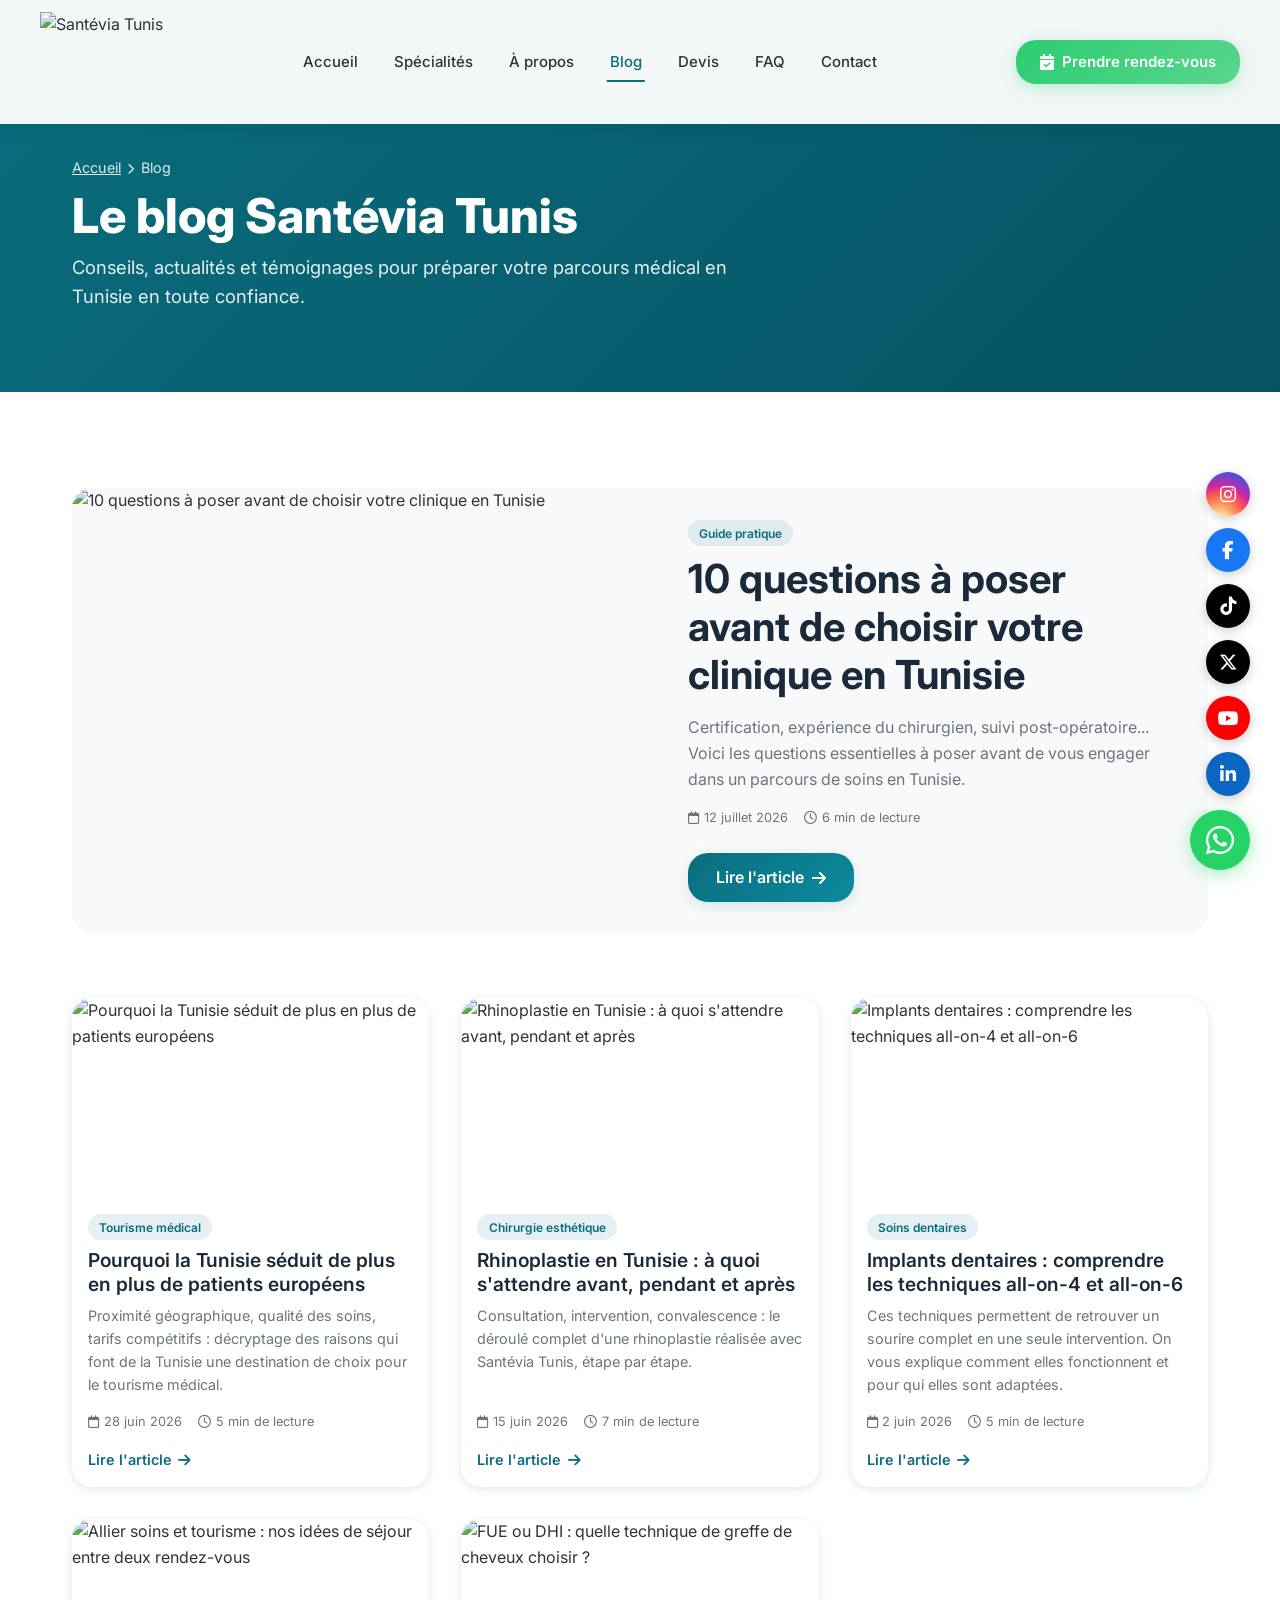
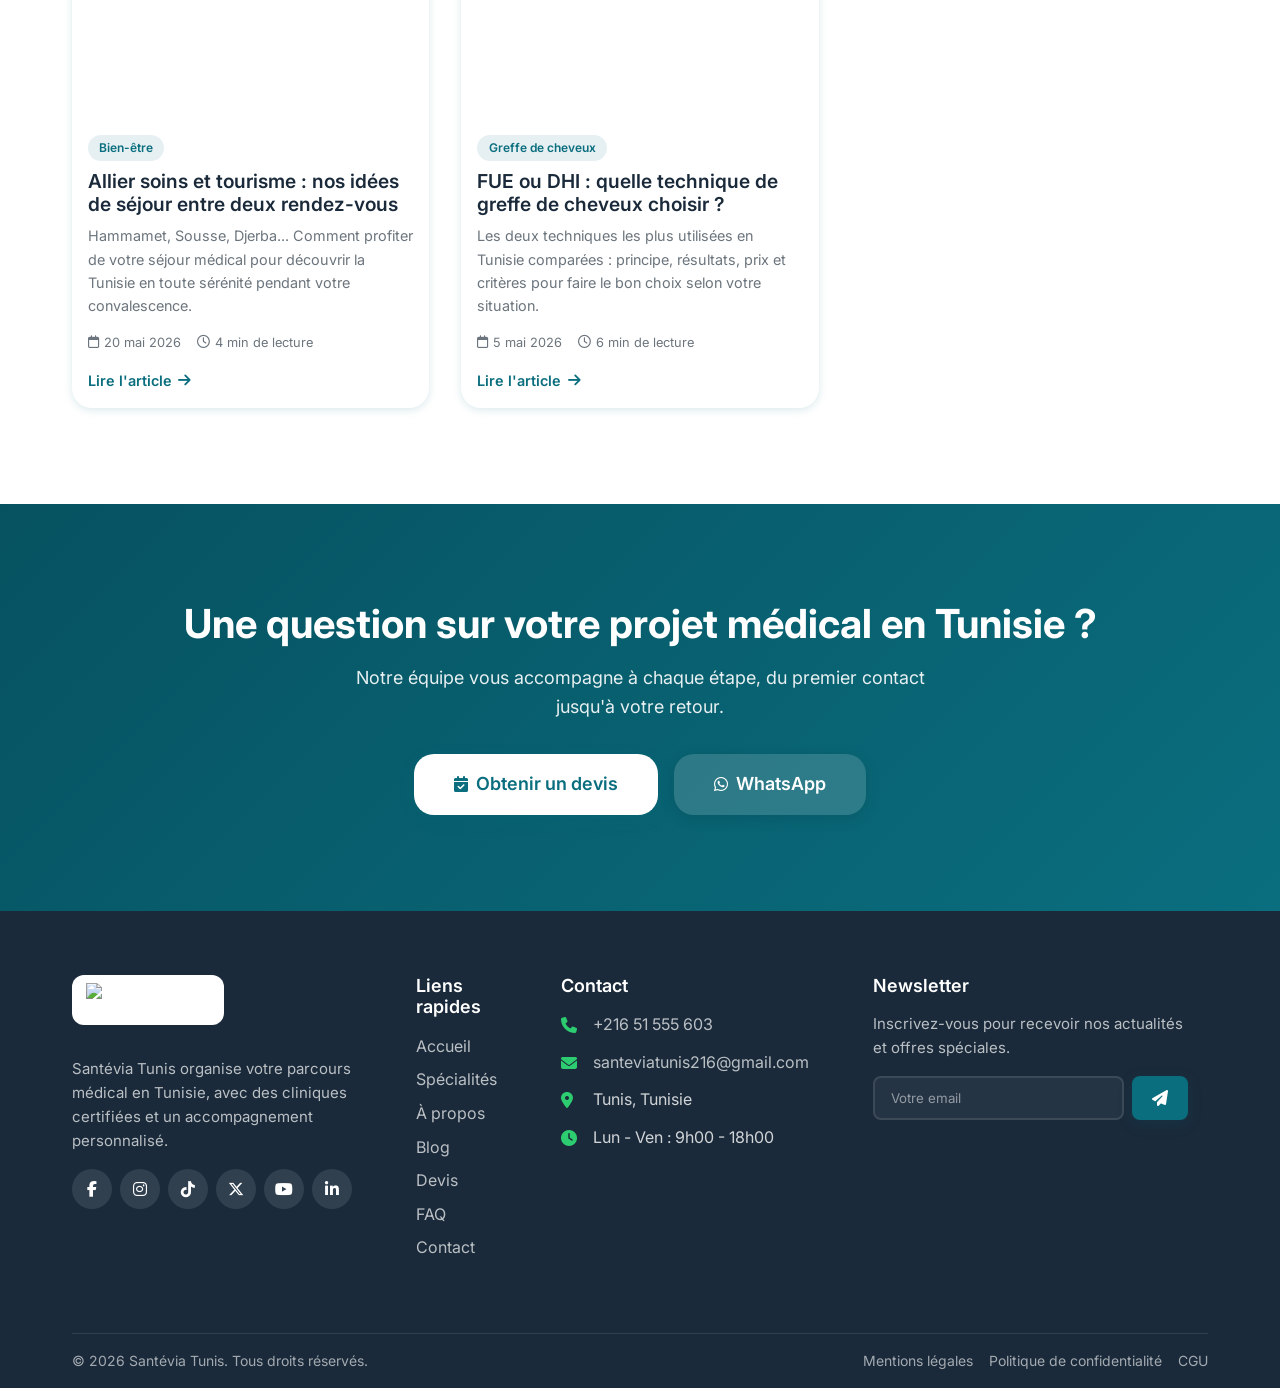
==== blog.html @ ba15391c "Add files via upload" ====
<!DOCTYPE html>
<html lang="fr">
<head>
    <meta charset="UTF-8" />
    <meta name="viewport" content="width=device-width, initial-scale=1.0" />
    <title>Blog | Santévia Tunis</title>
    <meta name="description" content="Le blog de Santévia Tunis : conseils, actualités et témoignages sur le tourisme médical en Tunisie (chirurgie esthétique, dentaire, greffe de cheveux et plus)." />
    <link rel="canonical" href="https://www.santeviatunis.com/blog.html" />
    <link rel="icon" type="image/jpeg" href="images/favicon.jpeg" />
    <link href="https://fonts.googleapis.com/css2?family=Inter:wght@300;400;500;600;700;800&display=swap" rel="stylesheet" />
    <link rel="stylesheet" href="https://cdnjs.cloudflare.com/ajax/libs/font-awesome/6.4.0/css/all.min.css" />
    <link rel="stylesheet" href="style.css" />
</head>
<body>
    <header class="header">
        <nav class="navbar container">
            <a href="index.html" class="logo-santevia">
                <img src="images/logo.jpeg" alt="Santévia Tunis" class="logo-img" />
            </a>
            <ul class="nav-menu">
                <li><a href="index.html#accueil">Accueil</a></li>
                <li><a href="index.html#services">Spécialités</a></li>
                <li><a href="index.html#about">À propos</a></li>
                <li><a href="blog.html" class="active">Blog</a></li>
                <li><a href="index.html#devis">Devis</a></li>
                <li><a href="index.html#faq">FAQ</a></li>
                <li><a href="index.html#contact">Contact</a></li>
            </ul>
            <a href="index.html#contact" class="btn btn-primary btn-appointment"><i class="fas fa-calendar-check"></i> Prendre rendez-vous</a>
            <button class="hamburger" aria-label="Menu"><span class="bar"></span><span class="bar"></span><span class="bar"></span></button>
        </nav>
    </header>

    <main>
        <section class="page-hero">
            <div class="container">
                <div class="breadcrumb"><a href="index.html">Accueil</a><i class="fas fa-chevron-right"></i>Blog</div>
                <h1>Le blog Santévia Tunis</h1>
                <p class="page-subtitle">Conseils, actualités et témoignages pour préparer votre parcours médical en Tunisie en toute confiance.</p>
            </div>
        </section>

        <section class="section-padding">
            <div class="container">
                <div class="blog-featured fade-in">
                    <img src="https://images.unsplash.com/photo-1519494026892-80bbd2d6fd0d?w=700&h=450&fit=crop&crop=center" alt="10 questions à poser avant de choisir votre clinique en Tunisie" />
                    <div class="blog-featured-content">
                        <span class="blog-category">Guide pratique</span>
                        <h2>10 questions à poser avant de choisir votre clinique en Tunisie</h2>
                        <p>Certification, expérience du chirurgien, suivi post-opératoire... Voici les questions essentielles à poser avant de vous engager dans un parcours de soins en Tunisie.</p>
                        <div class="blog-meta"><span><i class="far fa-calendar"></i> 12 juillet 2026</span><span><i class="far fa-clock"></i> 6 min de lecture</span></div>
                        <a href="index.html#contact" class="btn btn-primary" style="margin-top:1rem;">Lire l'article <i class="fas fa-arrow-right"></i></a>
                    </div>
                </div>

                <div class="blog-grid">
                    <article class="blog-card fade-in">
                        <div class="blog-card-image"><img src="https://images.unsplash.com/photo-1540479859555-17af45c78602?w=700&h=450&fit=crop&crop=center" alt="Pourquoi la Tunisie séduit de plus en plus de patients européens" /></div>
                        <div class="blog-card-content">
                            <span class="blog-category">Tourisme médical</span>
                            <h3>Pourquoi la Tunisie séduit de plus en plus de patients européens</h3>
                            <p>Proximité géographique, qualité des soins, tarifs compétitifs : décryptage des raisons qui font de la Tunisie une destination de choix pour le tourisme médical.</p>
                            <div class="blog-meta"><span><i class="far fa-calendar"></i> 28 juin 2026</span><span><i class="far fa-clock"></i> 5 min de lecture</span></div>
                            <span class="blog-read-more">Lire l'article <i class="fas fa-arrow-right"></i></span>
                        </div>
                    </article>
                    <article class="blog-card fade-in">
                        <div class="blog-card-image"><img src="https://images.unsplash.com/photo-1551076805-e1869033b207?w=700&h=450&fit=crop&crop=center" alt="Rhinoplastie en Tunisie : à quoi s'attendre avant, pendant et après" /></div>
                        <div class="blog-card-content">
                            <span class="blog-category">Chirurgie esthétique</span>
                            <h3>Rhinoplastie en Tunisie : à quoi s'attendre avant, pendant et après</h3>
                            <p>Consultation, intervention, convalescence : le déroulé complet d'une rhinoplastie réalisée avec Santévia Tunis, étape par étape.</p>
                            <div class="blog-meta"><span><i class="far fa-calendar"></i> 15 juin 2026</span><span><i class="far fa-clock"></i> 7 min de lecture</span></div>
                            <span class="blog-read-more">Lire l'article <i class="fas fa-arrow-right"></i></span>
                        </div>
                    </article>
                    <article class="blog-card fade-in">
                        <div class="blog-card-image"><img src="https://images.unsplash.com/photo-1606811841689-23dfddce3e95?w=700&h=450&fit=crop&crop=center" alt="Implants dentaires : comprendre les techniques all-on-4 et all-on-6" /></div>
                        <div class="blog-card-content">
                            <span class="blog-category">Soins dentaires</span>
                            <h3>Implants dentaires : comprendre les techniques all-on-4 et all-on-6</h3>
                            <p>Ces techniques permettent de retrouver un sourire complet en une seule intervention. On vous explique comment elles fonctionnent et pour qui elles sont adaptées.</p>
                            <div class="blog-meta"><span><i class="far fa-calendar"></i> 2 juin 2026</span><span><i class="far fa-clock"></i> 5 min de lecture</span></div>
                            <span class="blog-read-more">Lire l'article <i class="fas fa-arrow-right"></i></span>
                        </div>
                    </article>
                    <article class="blog-card fade-in">
                        <div class="blog-card-image"><img src="https://images.unsplash.com/photo-1540479859555-17af45c78602?w=700&h=450&fit=crop&crop=center" alt="Allier soins et tourisme : nos idées de séjour entre deux rendez-vous" /></div>
                        <div class="blog-card-content">
                            <span class="blog-category">Bien-être</span>
                            <h3>Allier soins et tourisme : nos idées de séjour entre deux rendez-vous</h3>
                            <p>Hammamet, Sousse, Djerba... Comment profiter de votre séjour médical pour découvrir la Tunisie en toute sérénité pendant votre convalescence.</p>
                            <div class="blog-meta"><span><i class="far fa-calendar"></i> 20 mai 2026</span><span><i class="far fa-clock"></i> 4 min de lecture</span></div>
                            <span class="blog-read-more">Lire l'article <i class="fas fa-arrow-right"></i></span>
                        </div>
                    </article>
                    <article class="blog-card fade-in">
                        <div class="blog-card-image"><img src="https://images.unsplash.com/photo-1582750433449-648ed127bb54?w=700&h=450&fit=crop&crop=center" alt="FUE ou DHI : quelle technique de greffe de cheveux choisir ?" /></div>
                        <div class="blog-card-content">
                            <span class="blog-category">Greffe de cheveux</span>
                            <h3>FUE ou DHI : quelle technique de greffe de cheveux choisir ?</h3>
                            <p>Les deux techniques les plus utilisées en Tunisie comparées : principe, résultats, prix et critères pour faire le bon choix selon votre situation.</p>
                            <div class="blog-meta"><span><i class="far fa-calendar"></i> 5 mai 2026</span><span><i class="far fa-clock"></i> 6 min de lecture</span></div>
                            <span class="blog-read-more">Lire l'article <i class="fas fa-arrow-right"></i></span>
                        </div>
                    </article>
                </div>
            </div>
        </section>

        <section class="cta-section section-padding">
            <div class="container">
                <div class="cta-content">
                    <h2>Une question sur votre projet médical en Tunisie ?</h2>
                    <p>Notre équipe vous accompagne à chaque étape, du premier contact jusqu'à votre retour.</p>
                    <div class="cta-buttons">
                        <a href="index.html#devis" class="btn btn-primary btn-large" style="background:var(--color-white); color:var(--color-primary);"><i class="fas fa-calendar-check"></i> Obtenir un devis</a>
                        <a href="https://wa.me/21651555603?text=Bonjour%2C%20je%20souhaite%20obtenir%20des%20informations%20concernant%20Sant%C3%A9via%20Tunis." target="_blank" class="btn btn-light btn-large" style="background:rgba(255,255,255,0.15); color:white;"><i class="fab fa-whatsapp"></i> WhatsApp</a>
                    </div>
                </div>
            </div>
        </section>
    </main>

    <footer class="footer">
        <div class="container">
            <div class="footer-grid">
                <div class="footer-about">
                    <a href="#" class="logo-santevia"><img src="images/logo.jpeg" alt="Santévia Tunis" class="logo-img" /></a>
                    <p>Santévia Tunis organise votre parcours médical en Tunisie, avec des cliniques certifiées et un accompagnement personnalisé.</p>
                    <div class="social-links"><a href="https://www.facebook.com/share/17NzdnbU2V/" target="_blank" rel="noopener" aria-label="Facebook"><i class="fab fa-facebook-f"></i></a><a href="https://www.instagram.com/santeviamedical_tunis" target="_blank" rel="noopener" aria-label="Instagram"><i class="fab fa-instagram"></i></a><a href="https://www.tiktok.com/@santevia.tunis?_r=1&_t=ZN-98n8kebBJ1K" target="_blank" rel="noopener" aria-label="TikTok"><i class="fab fa-tiktok"></i></a><a href="https://x.com/Santeviamedical" target="_blank" rel="noopener" aria-label="X (Twitter)"><i class="fab fa-x-twitter"></i></a><a href="https://youtube.com/@santeviamedicaltunis?si=ebZFxo_RlJiCbR4F" target="_blank" rel="noopener" aria-label="YouTube"><i class="fab fa-youtube"></i></a><a href="https://www.linkedin.com/in/sant%C3%A9via-tunis-4489a6427" target="_blank" rel="noopener" aria-label="LinkedIn"><i class="fab fa-linkedin-in"></i></a></div>
                </div>
                <div class="footer-links">
                    <h3>Liens rapides</h3>
                    <ul><li><a href="#accueil">Accueil</a></li><li><a href="#spécialités">Spécialités</a></li><li><a href="#tunisie"></a></li><li><a href="#about">À propos</a></li><li><a href="blog.html">Blog</a></li><li><a href="#guide"></a></li><li><a href="#devis">Devis</a></li><li><a href="#faq">FAQ</a></li><li><a href="#contact">Contact</a></li></ul>
                </div>
                <div class="footer-contact">
                    <h3>Contact</h3>
                    <ul><li><i class="fas fa-phone"></i><a href="tel:+21651555603">+216 51 555 603</a></li><li><i class="fas fa-envelope"></i><a href="mailto:santeviatunis216@gmail.com">santeviatunis216@gmail.com</a></li><li><i class="fas fa-map-marker-alt"></i><span>Tunis, Tunisie</span></li><li><i class="fas fa-clock"></i><span>Lun - Ven : 9h00 - 18h00</span></li></ul>
                </div>
                <div class="footer-newsletter">
                    <h3>Newsletter</h3>
                    <p>Inscrivez-vous pour recevoir nos actualités et offres spéciales.</p>
                    <form class="newsletter-form" id="newsletterForm"><input type="email" placeholder="Votre email" required /><button type="submit" class="btn btn-primary"><i class="fas fa-paper-plane"></i></button></form>
                </div>
            </div>
            <div class="footer-bottom"><p>&copy; 2026 Santévia Tunis. Tous droits réservés.</p><div class="footer-legal"><a href="#">Mentions légales</a><a href="#">Politique de confidentialité</a><a href="#">CGU</a></div></div>
        </div>
    </footer>
    <div class="social-float-stack">
        <a href="https://www.instagram.com/santeviamedical_tunis" class="social-float-btn instagram" target="_blank" rel="noopener" aria-label="Instagram"><i class="fab fa-instagram"></i></a>
        <a href="https://www.facebook.com/share/17NzdnbU2V/" class="social-float-btn facebook" target="_blank" rel="noopener" aria-label="Facebook"><i class="fab fa-facebook-f"></i></a>
        <a href="https://www.tiktok.com/@santevia.tunis?_r=1&_t=ZN-98n8kebBJ1K" class="social-float-btn tiktok" target="_blank" rel="noopener" aria-label="TikTok"><i class="fab fa-tiktok"></i></a>
        <a href="https://x.com/Santeviamedical" class="social-float-btn x-twitter" target="_blank" rel="noopener" aria-label="X (Twitter)"><i class="fab fa-x-twitter"></i></a>
        <a href="https://youtube.com/@santeviamedicaltunis?si=ebZFxo_RlJiCbR4F" class="social-float-btn youtube" target="_blank" rel="noopener" aria-label="YouTube"><i class="fab fa-youtube"></i></a>
        <a href="https://www.linkedin.com/in/sant%C3%A9via-tunis-4489a6427" class="social-float-btn linkedin" target="_blank" rel="noopener" aria-label="LinkedIn"><i class="fab fa-linkedin-in"></i></a>
    </div>



    <a href="https://wa.me/21651555603?text=Bonjour%2C%20je%20souhaite%20obtenir%20des%20informations%20concernant%20Sant%C3%A9via%20Tunis." class="whatsapp-float" target="_blank" rel="noopener"><i class="fab fa-whatsapp"></i></a>
    <button class="back-to-top" id="backToTop"><i class="fas fa-chevron-up"></i></button>

    <script src="script.js"></script>
</body>
</html>
---- style.css ----
/* ============================================================
   SANTÉVIA TUNIS - STYLES COMPLETS
   ============================================================ */

:root {
    --color-primary: #0A6E7E;
    --color-primary-light: #0D8A9E;
    --color-primary-dark: #065261;
    --color-secondary: #2ECC71;
    --color-secondary-light: #58D68D;
    --color-white: #FFFFFF;
    --color-light: #F8F9FA;
    --color-gray: #E9ECEF;
    --color-gray-dark: #6C757D;
    --color-dark: #1A2A3A;
    --color-text: #2D3436;
    --color-shadow: rgba(10,110,126,0.15);
    --color-gold: #F1C40F;
    --font-primary: 'Inter', sans-serif;
    --font-size-base: 16px;
    --line-height-base: 1.6;
    --spacing-xs: 0.5rem;
    --spacing-sm: 1rem;
    --spacing-md: 2rem;
    --spacing-lg: 4rem;
    --spacing-xl: 6rem;
    --border-radius-sm: 8px;
    --border-radius-md: 12px;
    --border-radius-lg: 20px;
    --border-radius-xl: 30px;
    --transition-fast: 0.3s ease;
    --transition-medium: 0.5s ease;
    --shadow-sm: 0 2px 8px var(--color-shadow);
    --shadow-md: 0 4px 20px var(--color-shadow);
    --shadow-lg: 0 10px 40px var(--color-shadow);
}

*, *::before, *::after { margin: 0; padding: 0; box-sizing: border-box; }
html { scroll-behavior: smooth; font-size: var(--font-size-base); }
body { font-family: var(--font-primary); color: var(--color-text); line-height: var(--line-height-base); background: var(--color-white); overflow-x: hidden; }
img { max-width: 100%; height: auto; display: block; }
a { text-decoration: none; color: inherit; transition: var(--transition-fast); }
ul { list-style: none; }

h1, h2, h3, h4, h5, h6 { font-weight: 700; line-height: 1.2; color: var(--color-dark); }
h1 { font-size: 3.5rem; font-weight: 800; }
h2 { font-size: 2.5rem; font-weight: 700; margin-bottom: var(--spacing-sm); }
h3 { font-size: 1.5rem; font-weight: 600; }
h4 { font-size: 1.125rem; font-weight: 600; }
p { margin-bottom: var(--spacing-sm); color: var(--color-gray-dark); }

.section-tag { display: inline-block; font-size: 0.875rem; font-weight: 600; text-transform: uppercase; letter-spacing: 2px; color: var(--color-primary); background: rgba(10,110,126,0.1); padding: 0.25rem 1rem; border-radius: 50px; margin-bottom: var(--spacing-xs); }
.section-header { text-align: center; max-width: 800px; margin: 0 auto var(--spacing-lg); }
.section-header h2 { font-size: 2.75rem; margin-bottom: var(--spacing-xs); }
.section-subtitle { font-size: 1.125rem; color: var(--color-gray-dark); max-width: 600px; margin: 0 auto; }

.container { max-width: 1200px; margin: 0 auto; padding: 0 var(--spacing-md); }
.section-padding { padding: var(--spacing-xl) 0; }
.bg-light { background-color: var(--color-light); }
.text-center { text-align: center; }
.mt-5 { margin-top: var(--spacing-md); }

.btn { display: inline-flex; align-items: center; gap: 0.5rem; padding: 0.75rem 1.75rem; border: none; border-radius: var(--border-radius-lg); font-family: var(--font-primary); font-size: 1rem; font-weight: 600; cursor: pointer; transition: var(--transition-fast); text-align: center; }
.btn i { font-size: 1rem; }
.btn-primary { background: linear-gradient(135deg, var(--color-primary), var(--color-primary-light)); color: var(--color-white); box-shadow: 0 4px 15px var(--color-shadow); }
.btn-primary:hover { transform: translateY(-2px); box-shadow: 0 8px 30px var(--color-shadow); }
.btn-secondary { background: var(--color-white); color: var(--color-primary); border: 2px solid var(--color-primary); }
.btn-secondary:hover { background: var(--color-primary); color: var(--color-white); transform: translateY(-2px); }
.btn-light { background: var(--color-white); color: var(--color-primary); box-shadow: 0 4px 15px rgba(0,0,0,0.1); }
.btn-light:hover { transform: translateY(-2px); box-shadow: 0 8px 30px rgba(0,0,0,0.15); }
.btn-outline { background: transparent; color: var(--color-primary); border: 2px solid var(--color-primary); padding: 0.5rem 1.5rem; }
.btn-outline:hover { background: var(--color-primary); color: var(--color-white); transform: translateY(-2px); }
.btn-large { padding: 1rem 2.5rem; font-size: 1.125rem; }
.btn-appointment { padding: 0.625rem 1.5rem; font-size: 0.9375rem; background: linear-gradient(135deg, var(--color-secondary), var(--color-secondary-light)); box-shadow: 0 4px 15px rgba(46,204,113,0.3); }
.btn-appointment:hover { transform: translateY(-2px); box-shadow: 0 8px 30px rgba(46,204,113,0.4); }

.tunisia-badge { display: inline-flex; align-items: center; gap: 0.5rem; background: linear-gradient(135deg, #E70013, #C40010); color: white; padding: 0.25rem 1rem; border-radius: 50px; font-size: 0.8rem; font-weight: 600; }
.tunisia-badge i { font-size: 1rem; }

.logo-santevia { display: flex; align-items: center; gap: 0.5rem; }
.logo-santevia .logo-img { height: 100px; width: auto; display: block; object-fit: contain; }
.footer-about .logo-santevia { background: var(--color-white); padding: 0.5rem 0.9rem; border-radius: var(--border-radius-md); display: inline-flex; margin-bottom: var(--spacing-sm); }
.footer-about .logo-santevia .logo-img { height: 34px; }
.logo-santevia .logo-icon { position: relative; width: 42px; height: 42px; background: linear-gradient(135deg, var(--color-primary), var(--color-secondary)); border-radius: 50%; display: flex; align-items: center; justify-content: center; flex-shrink: 0; }
.logo-santevia .logo-icon i { font-size: 1.2rem; color: white; }
.logo-santevia .logo-icon::after { content: ''; position: absolute; top: -2px; right: -2px; width: 16px; height: 16px; background: var(--color-secondary); border: 2px solid white; border-radius: 50%; }
.logo-santevia .logo-text { font-size: 1.4rem; font-weight: 800; letter-spacing: -0.5px; }
.logo-santevia .logo-text .santevia { color: var(--color-primary); }
.logo-santevia .logo-text .tunis { color: var(--color-secondary); }
.logo-santevia .logo-text .flag { font-size: 1rem; margin-left: 0.1rem; }

.header { position: fixed; top: 0; left: 0; right: 0; z-index: 1000; background: rgba(255,255,255,0.95); backdrop-filter: blur(10px); box-shadow: 0 2px 20px rgba(0,0,0,0.08); transition: var(--transition-medium); }
.header.scrolled { background: rgba(255,255,255,0.98); box-shadow: 0 4px 30px rgba(0,0,0,0.12); }
.navbar { display: flex; justify-content: space-between; align-items: center; padding: 0.75rem 0; min-height: 70px; }
.nav-menu { display: flex; align-items: center; gap: 0.25rem; }
.nav-menu li a { display: block; padding: 0.5rem 1rem; font-size: 0.9375rem; font-weight: 500; color: var(--color-text); border-radius: var(--border-radius-sm); transition: var(--transition-fast); position: relative; }
.nav-menu li a::after { content: ''; position: absolute; bottom: 0; left: 50%; transform: translateX(-50%); width: 0; height: 2px; background: var(--color-primary); transition: var(--transition-fast); }
.nav-menu li a:hover::after, .nav-menu li a.active::after { width: 60%; }
.nav-menu li a:hover, .nav-menu li a.active { color: var(--color-primary); }
.hamburger { display: none; flex-direction: column; gap: 5px; background: none; border: none; cursor: pointer; padding: 0.5rem; z-index: 1001; }
.hamburger .bar { display: block; width: 25px; height: 3px; background: var(--color-primary); border-radius: 3px; transition: var(--transition-fast); }
.hamburger.active .bar:nth-child(1) { transform: rotate(45deg) translate(5px, 5px); }
.hamburger.active .bar:nth-child(2) { opacity: 0; }
.hamburger.active .bar:nth-child(3) { transform: rotate(-45deg) translate(5px, -5px); }

.hero { position: relative; min-height: 100vh; display: flex; align-items: center; padding-top: 70px; background: linear-gradient(135deg, rgba(6,82,97,0.85), rgba(10,110,126,0.7)); overflow: hidden; }
.hero-content { position: relative; z-index: 2; color: var(--color-white); padding: var(--spacing-xl) 0; width: 100%; }
.hero-layout { display: grid; grid-template-columns: 1fr 1fr; gap: var(--spacing-lg); align-items: center; }
.hero-text { max-width: 100%; }
.hero-text .tunisia-badge { margin-bottom: var(--spacing-sm); font-size: 0.9rem; }
.hero-text h1 { font-size: 4rem; font-weight: 800; line-height: 1.1; margin-bottom: var(--spacing-sm); color: var(--color-white); }
.hero-text h1 span { color: var(--color-secondary); }
.hero-subtitle { font-size: 1.25rem; color: rgba(255,255,255,0.9); margin-bottom: var(--spacing-md); line-height: 1.7; }
.hero-buttons { display: flex; gap: var(--spacing-sm); flex-wrap: wrap; margin-bottom: var(--spacing-lg); }
.hero-stats { display: grid; grid-template-columns: repeat(4, 1fr); gap: var(--spacing-md); margin-top: var(--spacing-md); }
.hero-stats .stat-item { text-align: center; padding: var(--spacing-sm); background: rgba(255,255,255,0.1); backdrop-filter: blur(10px); border-radius: var(--border-radius-md); border: 1px solid rgba(255,255,255,0.15); }
.hero-stats .stat-number { display: block; font-size: 2.5rem; font-weight: 800; color: var(--color-white); }
.hero-stats .stat-label { font-size: 0.875rem; color: rgba(255,255,255,0.8); }
.hero-video { border-radius: var(--border-radius-lg); overflow: hidden; box-shadow: var(--shadow-lg); aspect-ratio: 16/9; background: #000; }
.hero-video iframe { width: 100%; height: 100%; border: 0; display: block; }

.advantages-grid { display: grid; grid-template-columns: repeat(3, 1fr); gap: var(--spacing-md); }
.advantage-card { background: var(--color-white); padding: var(--spacing-md); border-radius: var(--border-radius-lg); box-shadow: var(--shadow-sm); transition: var(--transition-medium); text-align: center; border: 1px solid var(--color-gray); }
.advantage-card:hover { transform: translateY(-8px); box-shadow: var(--shadow-lg); border-color: var(--color-primary); }
.advantage-icon { width: 70px; height: 70px; margin: 0 auto var(--spacing-sm); display: flex; align-items: center; justify-content: center; background: linear-gradient(135deg, rgba(10,110,126,0.1), rgba(46,204,113,0.1)); border-radius: 50%; font-size: 1.75rem; color: var(--color-primary); transition: var(--transition-fast); }
.advantage-card:hover .advantage-icon { background: linear-gradient(135deg, var(--color-primary), var(--color-secondary)); color: var(--color-white); transform: scale(1.05); }
.advantage-card h3 { margin-bottom: var(--spacing-xs); font-size: 1.25rem; }
.advantage-card p { font-size: 0.9375rem; margin-bottom: 0; }

.services-grid { display: grid; grid-template-columns: repeat(4, 1fr); gap: var(--spacing-md); }
.service-card { background: var(--color-white); border-radius: var(--border-radius-lg); overflow: hidden; box-shadow: var(--shadow-sm); transition: var(--transition-medium); }
.service-card:hover { transform: translateY(-8px); box-shadow: var(--shadow-lg); }
.service-image { height: 200px; background-color: var(--color-gray); overflow: hidden; position: relative; }
.service-image img { width: 100%; height: 100%; object-fit: cover; display: block; transition: transform 0.4s ease; }
.service-card:hover .service-image img { transform: scale(1.05); }
.service-overlay { position: absolute; top: 0; left: 0; right: 0; bottom: 0; background: linear-gradient(to bottom, transparent 60%, rgba(0,0,0,0.3)); pointer-events: none; }
.service-content { padding: var(--spacing-sm); }
.service-content h3 { font-size: 1.125rem; margin-bottom: var(--spacing-xs); }
.service-content p { font-size: 0.875rem; margin-bottom: var(--spacing-sm); color: var(--color-gray-dark); }

.tunisia-destination { background: linear-gradient(135deg, var(--color-light), #E8F0FE); border-radius: var(--border-radius-lg); overflow: hidden; box-shadow: var(--shadow-lg); }
.tunisia-destination-content { display: grid; grid-template-columns: 1fr 1fr; gap: 0; }
.tunisia-destination-image { min-height: 500px; position: relative; background-color: var(--color-gray); }
.tunisia-destination-image img { width: 100%; height: 100%; object-fit: cover; display: block; }
.tunisia-destination-image .flag-overlay { position: absolute; bottom: 20px; right: 20px; font-size: 4rem; opacity: 0.8; text-shadow: 0 2px 10px rgba(0,0,0,0.3); z-index: 2; pointer-events: none; }
.tunisia-destination-info { padding: var(--spacing-lg); display: flex; flex-direction: column; justify-content: center; }
.tunisia-destination-info h2 { font-size: 2.5rem; margin-bottom: var(--spacing-xs); }
.tunisia-destination-info .subtitle { color: var(--color-primary); font-weight: 600; margin-bottom: var(--spacing-sm); }
.tunisia-features { display: grid; grid-template-columns: 1fr 1fr; gap: var(--spacing-sm); margin: var(--spacing-md) 0; }
.tunisia-feature { display: flex; align-items: center; gap: 0.5rem; padding: 0.5rem; background: rgba(255,255,255,0.5); border-radius: var(--border-radius-sm); }
.tunisia-feature i { color: var(--color-secondary); font-size: 1.1rem; }
.tunisia-partners { display: grid; grid-template-columns: repeat(3, 1fr); gap: var(--spacing-sm); margin-top: var(--spacing-sm); }
.tunisia-partner { text-align: center; padding: var(--spacing-sm); background: var(--color-white); border-radius: var(--border-radius-md); box-shadow: var(--shadow-sm); transition: var(--transition-fast); }
.tunisia-partner:hover { transform: translateY(-4px); box-shadow: var(--shadow-md); }
.tunisia-partner i { font-size: 2rem; color: var(--color-primary); margin-bottom: 0.25rem; }
.tunisia-partner h4 { font-size: 0.875rem; margin-bottom: 0.125rem; }
.tunisia-partner p { font-size: 0.75rem; margin-bottom: 0; }

.testimonials-slider { position: relative; overflow: hidden; padding: var(--spacing-md) 0; }
.testimonials-track { display: flex; transition: transform 0.5s ease; gap: var(--spacing-md); }
.testimonial-card { flex: 0 0 calc(33.333% - var(--spacing-md)); background: var(--color-white); padding: var(--spacing-md); border-radius: var(--border-radius-lg); box-shadow: var(--shadow-sm); transition: var(--transition-medium); }
.testimonial-card:hover { transform: translateY(-4px); box-shadow: var(--shadow-md); }
.testimonial-stars { color: var(--color-gold); margin-bottom: var(--spacing-sm); }
.testimonial-stars i { margin-right: 2px; }
.testimonial-card p { font-size: 0.9375rem; font-style: italic; margin-bottom: var(--spacing-sm); }
.testimonial-author { display: flex; align-items: center; gap: var(--spacing-sm); }
.testimonial-author img { width: 50px; height: 50px; border-radius: 50%; object-fit: cover; background: var(--color-gray); }
.testimonial-author h4 { font-size: 1rem; margin-bottom: 0.125rem; }
.testimonial-author span { font-size: 0.8125rem; color: var(--color-gray-dark); }
.slider-btn { position: absolute; top: 50%; transform: translateY(-50%); width: 45px; height: 45px; background: var(--color-white); border: 2px solid var(--color-gray); border-radius: 50%; cursor: pointer; transition: var(--transition-fast); display: flex; align-items: center; justify-content: center; z-index: 10; box-shadow: var(--shadow-sm); }
.slider-btn:hover { background: var(--color-primary); color: var(--color-white); border-color: var(--color-primary); }
.slider-prev { left: -20px; }
.slider-next { right: -20px; }
.slider-dots { display: flex; justify-content: center; gap: 0.5rem; margin-top: var(--spacing-md); }
.slider-dots button { width: 12px; height: 12px; border-radius: 50%; border: 2px solid var(--color-primary); background: transparent; cursor: pointer; transition: var(--transition-fast); }
.slider-dots button.active { background: var(--color-primary); }

.mission-content { display: grid; grid-template-columns: 1fr 1fr; gap: var(--spacing-lg); align-items: center; }
.mission-text h2 { font-size: 2.5rem; }
.mission-values { display: grid; grid-template-columns: 1fr 1fr; gap: var(--spacing-sm); margin-top: var(--spacing-md); }
.value-item { display: flex; align-items: flex-start; gap: var(--spacing-sm); padding: var(--spacing-sm); background: var(--color-light); border-radius: var(--border-radius-md); transition: var(--transition-fast); }
.value-item:hover { background: rgba(10,110,126,0.05); transform: translateY(-2px); }
.value-item i { font-size: 1.5rem; color: var(--color-primary); flex-shrink: 0; }
.value-item h4 { font-size: 1rem; margin-bottom: 0.125rem; }
.value-item p { font-size: 0.8125rem; margin-bottom: 0; }
.mission-image { border-radius: var(--border-radius-lg); overflow: hidden; box-shadow: var(--shadow-lg); min-height: 400px; background: linear-gradient(135deg, rgba(10,110,126,0.08), rgba(46,204,113,0.08)); }

.stats-grid { display: grid; grid-template-columns: repeat(4, 1fr); gap: var(--spacing-md); }
.stat-item { text-align: center; padding: var(--spacing-md); background: var(--color-white); border-radius: var(--border-radius-lg); box-shadow: var(--shadow-sm); }
.stat-item .stat-number { display: block; font-size: 3rem; font-weight: 800; color: var(--color-primary); }
.stat-item .stat-label { display: block; font-size: 1.125rem; font-weight: 600; color: var(--color-dark); margin-top: 0.25rem; }
.stat-item .stat-description { font-size: 0.875rem; color: var(--color-gray-dark); }

.recommandations-grid { display: grid; grid-template-columns: repeat(4, 1fr); gap: var(--spacing-md); }
.recommandation-card { background: var(--color-white); padding: var(--spacing-md); border-radius: var(--border-radius-lg); box-shadow: var(--shadow-sm); text-align: center; transition: var(--transition-medium); border: 1px solid var(--color-gray); }
.recommandation-card:hover { transform: translateY(-8px); box-shadow: var(--shadow-lg); border-color: var(--color-primary); }
.recommandation-icon { font-size: 3rem; color: var(--color-primary); margin-bottom: var(--spacing-sm); }
.recommandation-card h3 { margin-bottom: var(--spacing-xs); }
.recommandation-card p { font-size: 0.9375rem; margin-bottom: var(--spacing-sm); }

.guide-wrapper { display: grid; grid-template-columns: 1fr 1fr; gap: var(--spacing-lg); align-items: center; }
.guide-content .section-tag { margin-bottom: var(--spacing-xs); }
.guide-content h2 { font-size: 2.5rem; margin-bottom: var(--spacing-xs); }
.guide-subtitle { font-size: 1.125rem; color: var(--color-gray-dark); margin-bottom: var(--spacing-md); }
.guide-features { display: grid; grid-template-columns: 1fr 1fr; gap: var(--spacing-sm); margin-bottom: var(--spacing-md); }
.guide-feature { display: flex; align-items: center; gap: 0.5rem; padding: 0.5rem; background: var(--color-light); border-radius: var(--border-radius-sm); }
.guide-feature i { color: var(--color-secondary); font-size: 1.1rem; }
.guide-price { display: flex; align-items: center; gap: var(--spacing-sm); margin-bottom: var(--spacing-md); }
.price-old { font-size: 1.5rem; text-decoration: line-through; color: var(--color-gray-dark); }
.price-new { font-size: 2.5rem; font-weight: 800; color: var(--color-primary); }
.price-tag { background: var(--color-secondary); color: white; padding: 0.25rem 1rem; border-radius: 50px; font-weight: 600; }
.guide-guarantee { font-size: 0.875rem; color: var(--color-gray-dark); margin-top: var(--spacing-xs); }
.guide-image { background: linear-gradient(135deg, var(--color-primary), var(--color-secondary)); border-radius: var(--border-radius-lg); padding: var(--spacing-lg); text-align: center; color: white; }
.guide-mockup { padding: var(--spacing-xl) 0; }
.guide-mockup i { font-size: 6rem; margin-bottom: var(--spacing-md); }
.mockup-text { font-size: 1.5rem; font-weight: 700; }
.mockup-sub { font-size: 1rem; opacity: 0.8; }

.devis-wrapper { display: grid; grid-template-columns: 2fr 1fr; gap: var(--spacing-lg); }
.devis-form { background: var(--color-white); padding: var(--spacing-lg); border-radius: var(--border-radius-lg); box-shadow: var(--shadow-md); }
.devis-options { margin: var(--spacing-sm) 0; }
.devis-option { display: flex; align-items: center; gap: 0.5rem; }
.devis-option input[type="checkbox"] { width: auto; accent-color: var(--color-primary); }
.devis-option label { font-size: 0.875rem; color: var(--color-gray-dark); }
.devis-info { display: grid; grid-template-columns: 1fr 1fr; gap: var(--spacing-sm); align-content: start; }
.devis-info-card { background: var(--color-white); padding: var(--spacing-sm); border-radius: var(--border-radius-md); box-shadow: var(--shadow-sm); text-align: center; border: 1px solid var(--color-gray); transition: var(--transition-fast); }
.devis-info-card:hover { transform: translateY(-4px); box-shadow: var(--shadow-md); border-color: var(--color-primary); }
.devis-info-card i { font-size: 2rem; color: var(--color-primary); margin-bottom: 0.25rem; }
.devis-info-card h4 { font-size: 0.9375rem; margin-bottom: 0.125rem; }
.devis-info-card p { font-size: 0.8125rem; margin-bottom: 0; }

.faq-list { max-width: 800px; margin: 0 auto; display: flex; flex-direction: column; gap: var(--spacing-sm); }
.faq-item { background: var(--color-white); border-radius: var(--border-radius-md); box-shadow: var(--shadow-sm); overflow: hidden; transition: var(--transition-fast); }
.faq-item:hover { box-shadow: var(--shadow-md); }
.faq-item.active { box-shadow: var(--shadow-md); border-left: 4px solid var(--color-primary); }
.faq-question { display: flex; justify-content: space-between; align-items: center; padding: var(--spacing-sm); cursor: pointer; background: var(--color-white); border: none; width: 100%; text-align: left; font-family: var(--font-primary); font-size: 1rem; font-weight: 600; color: var(--color-dark); transition: var(--transition-fast); }
.faq-question:hover { color: var(--color-primary); }
.faq-question i { font-size: 1.25rem; color: var(--color-primary); transition: var(--transition-fast); }
.faq-item.active .faq-question i { transform: rotate(180deg); }
.faq-answer { max-height: 0; overflow: hidden; transition: max-height 0.3s ease, padding 0.3s ease; padding: 0 var(--spacing-sm); }
.faq-item.active .faq-answer { max-height: 300px; padding: 0 var(--spacing-sm) var(--spacing-sm); }
.faq-answer p { margin-bottom: 0; }

.contact-wrapper { display: grid; grid-template-columns: 1fr 1fr; gap: var(--spacing-lg); }
.contact-info { display: flex; flex-direction: column; gap: var(--spacing-md); }
.contact-info-item { display: flex; align-items: center; gap: var(--spacing-sm); padding: var(--spacing-sm); background: var(--color-light); border-radius: var(--border-radius-md); }
.contact-info-item i { width: 50px; height: 50px; display: flex; align-items: center; justify-content: center; background: var(--color-primary); color: var(--color-white); border-radius: 50%; font-size: 1.25rem; flex-shrink: 0; }
.contact-info-item h4 { font-size: 1rem; margin-bottom: 0.125rem; }
.contact-info-item p { margin-bottom: 0; font-size: 0.9375rem; }
.contact-form { background: var(--color-white); padding: var(--spacing-lg); border-radius: var(--border-radius-lg); box-shadow: var(--shadow-md); }
.contact-form .form-group { margin-bottom: var(--spacing-sm); }
.contact-form label { display: block; font-weight: 500; margin-bottom: 0.25rem; font-size: 0.9375rem; }
.contact-form input, .contact-form select, .contact-form textarea { width: 100%; padding: 0.75rem 1rem; border: 2px solid var(--color-gray); border-radius: var(--border-radius-sm); font-family: var(--font-primary); font-size: 1rem; transition: var(--transition-fast); background: var(--color-white); }
.contact-form input:focus, .contact-form select:focus, .contact-form textarea:focus { outline: none; border-color: var(--color-primary); box-shadow: 0 0 0 3px rgba(10,110,126,0.1); }
.contact-form input.error, .contact-form select.error, .contact-form textarea.error { border-color: #E74C3C; }
.contact-form textarea { resize: vertical; min-height: 150px; }
.contact-form .error-message { color: #E74C3C; font-size: 0.8125rem; margin-top: 0.25rem; display: none; }
.contact-form .error-message.show { display: block; }
.form-row { display: grid; grid-template-columns: 1fr 1fr; gap: var(--spacing-sm); }
.success-message { display: none; background: #D4EDDA; color: #155724; padding: var(--spacing-sm); border-radius: var(--border-radius-sm); border: 1px solid #C3E6CB; margin-top: var(--spacing-sm); }
.success-message.show { display: block; }

.merci-section { display: none; text-align: center; padding: var(--spacing-xl) 0; }
.merci-section.active { display: block; }
.merci-section .merci-icon { font-size: 5rem; color: var(--color-secondary); margin-bottom: 2rem; }

.footer { background: var(--color-dark); color: rgba(255,255,255,0.8); padding: var(--spacing-lg) 0 var(--spacing-sm); }
.footer-grid { display: grid; grid-template-columns: 1.8fr 1fr 1fr 1fr 1.3fr; gap: var(--spacing-lg); margin-bottom: var(--spacing-lg); }
.footer-about .logo-santevia .logo-text { color: var(--color-white); }
.footer-about .logo-santevia .logo-text .santevia { color: white; }
.footer-about .logo-santevia .logo-text .tunis { color: var(--color-secondary); }
.footer-about p { color: rgba(255,255,255,0.7); font-size: 0.9375rem; margin-top: var(--spacing-sm); }
.social-links { display: flex; gap: var(--spacing-xs); margin-top: var(--spacing-sm); }
.social-links a { width: 40px; height: 40px; display: flex; align-items: center; justify-content: center; background: rgba(255,255,255,0.1); border-radius: 50%; color: var(--color-white); transition: var(--transition-fast); }
.social-links a:hover { background: var(--color-primary); transform: translateY(-2px); }
.footer h3 { color: var(--color-white); font-size: 1.125rem; margin-bottom: var(--spacing-sm); }
.footer-links ul li { margin-bottom: 0.5rem; }
.footer-links ul li a { color: rgba(255,255,255,0.7); transition: var(--transition-fast); }
.footer-links ul li a:hover { color: var(--color-secondary); padding-left: 0.25rem; }
.footer-contact ul li { display: flex; align-items: center; gap: 0.75rem; margin-bottom: 0.75rem; }
.footer-contact ul li i { width: 20px; color: var(--color-secondary); }
.footer-contact ul li a { color: rgba(255,255,255,0.7); }
.footer-contact ul li a:hover { color: var(--color-secondary); }
.footer-newsletter p { color: rgba(255,255,255,0.7); font-size: 0.9375rem; }
.newsletter-form { display: flex; gap: 0.5rem; margin-top: var(--spacing-xs); }
.newsletter-form input { flex: 1; padding: 0.75rem 1rem; border: 2px solid rgba(255,255,255,0.1); border-radius: var(--border-radius-sm); background: rgba(255,255,255,0.05); color: var(--color-white); font-family: var(--font-primary); }
.newsletter-form input::placeholder { color: rgba(255,255,255,0.5); }
.newsletter-form input:focus { outline: none; border-color: var(--color-primary); }
.newsletter-form button { padding: 0.75rem 1.25rem; border: none; border-radius: var(--border-radius-sm); background: var(--color-primary); color: var(--color-white); cursor: pointer; transition: var(--transition-fast); }
.newsletter-form button:hover { background: var(--color-primary-light); }
.footer-bottom { border-top: 1px solid rgba(255,255,255,0.1); padding-top: var(--spacing-sm); display: flex; justify-content: space-between; align-items: center; flex-wrap: wrap; gap: var(--spacing-sm); }
.footer-bottom p { font-size: 0.875rem; color: rgba(255,255,255,0.6); margin-bottom: 0; }
.footer-legal { display: flex; gap: var(--spacing-sm); }
.footer-legal a { font-size: 0.875rem; color: rgba(255,255,255,0.6); }
.footer-legal a:hover { color: var(--color-secondary); }

.whatsapp-float { position: fixed; bottom: 30px; right: 30px; width: 60px; height: 60px; background: #25D366; border-radius: 50%; display: flex; align-items: center; justify-content: center; color: var(--color-white); font-size: 2rem; box-shadow: 0 4px 20px rgba(37,211,102,0.4); transition: var(--transition-medium); z-index: 999; animation: pulse 2s infinite; }
.whatsapp-float:hover { transform: scale(1.1) rotate(-10deg); color: var(--color-white); box-shadow: 0 8px 30px rgba(37,211,102,0.6); }

.social-float-stack { position: fixed; bottom: 104px; right: 30px; display: flex; flex-direction: column; align-items: center; gap: 12px; z-index: 998; }
.social-float-btn { width: 44px; height: 44px; border-radius: 50%; display: flex; align-items: center; justify-content: center; color: var(--color-white); font-size: 1.15rem; box-shadow: 0 3px 12px rgba(0,0,0,0.2); transition: var(--transition-fast); flex-shrink: 0; }
.social-float-btn:hover { transform: scale(1.15); color: var(--color-white); box-shadow: 0 6px 18px rgba(0,0,0,0.3); }
.social-float-btn.instagram { background: radial-gradient(circle at 30% 110%, #fdf497 0%, #fdf497 5%, #fd5949 45%, #d6249f 60%, #285AEB 90%); }
.social-float-btn.facebook { background: #1877F2; }
.social-float-btn.tiktok { background: #010101; }
.social-float-btn.x-twitter { background: #000000; }
.social-float-btn.youtube { background: #FF0000; }
.social-float-btn.linkedin { background: #0A66C2; }

@media (max-width: 600px) {
    .social-float-stack { bottom: 94px; right: 20px; gap: 9px; }
    .social-float-btn { width: 36px; height: 36px; font-size: 0.95rem; }
    .whatsapp-float { bottom: 20px; right: 20px; width: 52px; height: 52px; font-size: 1.7rem; }
}
@keyframes pulse { 0% { box-shadow: 0 4px 20px rgba(37,211,102,0.4); } 50% { box-shadow: 0 4px 40px rgba(37,211,102,0.6); } 100% { box-shadow: 0 4px 20px rgba(37,211,102,0.4); } }

.back-to-top { position: fixed; bottom: 30px; left: 30px; width: 45px; height: 45px; background: var(--color-primary); color: var(--color-white); border: none; border-radius: 50%; font-size: 1.25rem; cursor: pointer; box-shadow: var(--shadow-sm); transition: var(--transition-medium); z-index: 999; opacity: 0; visibility: hidden; transform: translateY(20px); }
.back-to-top.visible { opacity: 1; visibility: visible; transform: translateY(0); }
.back-to-top:hover { background: var(--color-primary-light); transform: translateY(-2px); box-shadow: var(--shadow-md); }

.fade-in { opacity: 0; transform: translateY(30px); transition: opacity 0.6s ease, transform 0.6s ease; }
.fade-in.visible { opacity: 1; transform: translateY(0); }

.cta-section { background: linear-gradient(135deg, var(--color-primary-dark), var(--color-primary)); color: var(--color-white); text-align: center; }
.cta-content h2 { color: var(--color-white); font-size: 2.5rem; margin-bottom: var(--spacing-sm); }
.cta-content p { color: rgba(255,255,255,0.9); font-size: 1.125rem; max-width: 600px; margin: 0 auto var(--spacing-md); }
.cta-buttons { display: flex; justify-content: center; gap: var(--spacing-sm); flex-wrap: wrap; }

/* RESPONSIVE */
@media (max-width:1024px) {
    .services-grid { grid-template-columns: repeat(2,1fr); }
    .advantages-grid { grid-template-columns: repeat(2,1fr); }
    .footer-grid { grid-template-columns: 1fr 1fr; gap: var(--spacing-md); }
    .mission-content { grid-template-columns: 1fr; }
    .contact-wrapper { grid-template-columns: 1fr; }
    .tunisia-destination-content { grid-template-columns: 1fr; }
    .tunisia-destination-image { min-height: 300px; }
    .hero-layout { grid-template-columns: 1fr; gap: var(--spacing-md); }
    .hero-video { aspect-ratio: 16/9; }
    .recommandations-grid { grid-template-columns: repeat(2,1fr); }
    .guide-wrapper { grid-template-columns: 1fr; }
    .devis-wrapper { grid-template-columns: 1fr; }
    .devis-info { grid-template-columns: repeat(4,1fr); }
}
@media (max-width:768px) {
    .hamburger { display: flex; }
    .nav-menu { position: fixed; top: 0; right: -100%; width: 300px; height: 100vh; background: var(--color-white); flex-direction: column; padding: 80px var(--spacing-md) var(--spacing-md); box-shadow: var(--shadow-lg); transition: right 0.3s ease; gap: 0; overflow-y: auto; }
    .nav-menu.active { right: 0; }
    .nav-menu li a { padding: 0.75rem 1rem; font-size: 1.125rem; }
    .btn-appointment { display: none; }
    .hero-text h1 { font-size: 2.5rem; }
    .hero-stats { grid-template-columns: repeat(2,1fr); gap: var(--spacing-sm); }
    .hero-stats .stat-number { font-size: 2rem; }
    .hero-buttons { flex-direction: column; }
    .services-grid { grid-template-columns: 1fr; }
    .advantages-grid { grid-template-columns: 1fr; }
    .stats-grid { grid-template-columns: repeat(2,1fr); gap: var(--spacing-sm); }
    .footer-grid { grid-template-columns: 1fr; gap: var(--spacing-md); }
    .form-row { grid-template-columns: 1fr; }
    .footer-bottom { flex-direction: column; text-align: center; }
    .footer-legal { justify-content: center; }
    .mission-values { grid-template-columns: 1fr; }
    .cta-buttons { flex-direction: column; align-items: center; }
    .tunisia-features { grid-template-columns: 1fr; }
    .tunisia-partners { grid-template-columns: 1fr 1fr; }
    h1 { font-size: 2.5rem; }
    h2 { font-size: 2rem; }
    .section-header h2 { font-size: 2rem; }
    .cta-content h2 { font-size: 2rem; }
    .section-padding { padding: var(--spacing-lg) 0; }
    .tunisia-destination-info { padding: var(--spacing-md); }
    .testimonial-card { flex: 0 0 calc(100% - var(--spacing-sm)); }
    .slider-btn { width: 35px; height: 35px; }
    .slider-prev { left: 0; }
    .slider-next { right: 0; }
    .faq-question { font-size: 0.9375rem; }
    .contact-form { padding: var(--spacing-sm); }
    .recommandations-grid { grid-template-columns: 1fr; }
    .guide-features { grid-template-columns: 1fr; }
    .devis-info { grid-template-columns: 1fr 1fr; }
    .guide-price { flex-wrap: wrap; }
    .guide-content h2 { font-size: 2rem; }
}
@media (max-width:480px) {
    .hero-text h1 { font-size: 2rem; }
    .hero-stats { grid-template-columns: 1fr 1fr; }
    .hero-stats .stat-number { font-size: 1.5rem; }
    .stats-grid { grid-template-columns: 1fr 1fr; }
    .tunisia-partners { grid-template-columns: 1fr; }
    .logo-santevia .logo-text { font-size: 1.1rem; }
    .logo-santevia .logo-icon { width: 34px; height: 34px; }
    .logo-santevia .logo-icon i { font-size: 0.9rem; }
    .logo-santevia .logo-icon::after { width: 12px; height: 12px; }
    .devis-info { grid-template-columns: 1fr; }
    .guide-mockup i { font-size: 4rem; }
}
/* ============================================================
   PAGES INTERNES (services détaillés, blog) - ajouté par Santévia refonte
   ============================================================ */
.page-hero { background: linear-gradient(135deg, var(--color-primary), var(--color-primary-dark)); padding: calc(var(--spacing-xl) + 60px) 0 var(--spacing-lg); color: var(--color-white); }
.page-hero .breadcrumb { font-size: 0.9rem; margin-bottom: var(--spacing-xs); opacity: 0.85; }
.page-hero .breadcrumb a { color: var(--color-white); text-decoration: underline; }
.page-hero .breadcrumb i { margin: 0 0.4rem; font-size: 0.7rem; }
.page-hero h1 { color: var(--color-white); font-size: 3rem; margin-bottom: var(--spacing-xs); }
.page-hero p.page-subtitle { font-size: 1.15rem; color: rgba(255,255,255,0.9); max-width: 700px; }

.service-detail-wrapper { display: grid; grid-template-columns: 2fr 1fr; gap: var(--spacing-lg); align-items: start; }
.service-detail-main .service-detail-image { border-radius: var(--border-radius-lg); overflow: hidden; margin-bottom: var(--spacing-md); box-shadow: var(--shadow-md); }
.service-detail-main .service-detail-image img { width: 100%; height: 380px; object-fit: cover; display: block; }
.service-detail-main h2 { font-size: 1.75rem; margin-top: var(--spacing-md); }
.service-detail-main ul.check-list { list-style: none; padding: 0; margin: var(--spacing-sm) 0; }
.service-detail-main ul.check-list li { display: flex; align-items: flex-start; gap: 0.6rem; margin-bottom: 0.6rem; color: var(--color-text); }
.service-detail-main ul.check-list li i { color: var(--color-secondary); margin-top: 0.25rem; }
.service-detail-steps { display: grid; grid-template-columns: repeat(auto-fit, minmax(200px, 1fr)); gap: var(--spacing-sm); margin: var(--spacing-sm) 0 var(--spacing-md); }
.step-card { background: var(--color-light); border-radius: var(--border-radius-md); padding: var(--spacing-sm); }
.step-card .step-number { display: inline-flex; align-items: center; justify-content: center; width: 32px; height: 32px; border-radius: 50%; background: var(--color-primary); color: var(--color-white); font-weight: 700; margin-bottom: 0.5rem; }
.step-card h4 { font-size: 1rem; margin-bottom: 0.3rem; }
.step-card p { font-size: 0.9rem; margin-bottom: 0; }

.service-sidebar { position: sticky; top: 100px; display: flex; flex-direction: column; gap: var(--spacing-sm); }
.sidebar-card { background: var(--color-light); border-radius: var(--border-radius-md); padding: var(--spacing-sm); box-shadow: var(--shadow-sm); }
.sidebar-card h4 { font-size: 1.05rem; margin-bottom: 0.75rem; display: flex; align-items: center; gap: 0.5rem; }
.sidebar-card h4 i { color: var(--color-primary); }
.sidebar-price-row { display: flex; justify-content: space-between; padding: 0.4rem 0; border-bottom: 1px solid var(--color-gray); font-size: 0.9rem; }
.sidebar-price-row:last-child { border-bottom: none; }
.sidebar-price-row span:last-child { font-weight: 700; color: var(--color-primary); }
.other-services-list { list-style: none; padding: 0; }
.other-services-list li { margin-bottom: 0.5rem; }
.other-services-list a { display: flex; align-items: center; gap: 0.5rem; padding: 0.5rem 0.75rem; border-radius: var(--border-radius-sm); font-size: 0.9rem; color: var(--color-text); transition: var(--transition-fast); }
.other-services-list a:hover, .other-services-list a.active { background: var(--color-white); color: var(--color-primary); font-weight: 600; }
.other-services-list a i { color: var(--color-primary); width: 18px; }

.faq-item.small .faq-answer p { font-size: 0.95rem; }

/* BLOG */
.blog-grid { display: grid; grid-template-columns: repeat(auto-fit, minmax(320px, 1fr)); gap: var(--spacing-md); }
.blog-card { background: var(--color-white); border-radius: var(--border-radius-lg); overflow: hidden; box-shadow: var(--shadow-sm); transition: var(--transition-fast); display: flex; flex-direction: column; }
.blog-card:hover { box-shadow: var(--shadow-md); transform: translateY(-4px); }
.blog-card-image { height: 200px; overflow: hidden; }
.blog-card-image img { width: 100%; height: 100%; object-fit: cover; }
.blog-card-content { padding: var(--spacing-sm); display: flex; flex-direction: column; flex: 1; }
.blog-meta { font-size: 0.8rem; color: var(--color-gray-dark); margin-bottom: 0.5rem; display: flex; gap: 1rem; align-items: center; }
.blog-meta span { display: flex; align-items: center; gap: 0.3rem; }
.blog-category { display: inline-block; font-size: 0.75rem; font-weight: 600; color: var(--color-primary); background: rgba(10,110,126,0.1); padding: 0.2rem 0.7rem; border-radius: 50px; margin-bottom: 0.6rem; width: fit-content; }
.blog-card-content h3 { font-size: 1.2rem; margin-bottom: 0.5rem; }
.blog-card-content p { font-size: 0.9rem; flex: 1; }
.blog-read-more { font-weight: 600; color: var(--color-primary); font-size: 0.9rem; display: inline-flex; align-items: center; gap: 0.4rem; margin-top: 0.5rem; }
.blog-read-more i { transition: var(--transition-fast); }
.blog-card:hover .blog-read-more i { transform: translateX(4px); }
.blog-featured { display: grid; grid-template-columns: 1fr 1fr; gap: var(--spacing-md); align-items: center; background: var(--color-light); border-radius: var(--border-radius-lg); overflow: hidden; margin-bottom: var(--spacing-lg); }
.blog-featured img { width: 100%; height: 100%; min-height: 280px; object-fit: cover; }
.blog-featured-content { padding: var(--spacing-md); }

@media (max-width: 900px) {
    .service-detail-wrapper { grid-template-columns: 1fr; }
    .service-sidebar { position: static; }
    .blog-featured { grid-template-columns: 1fr; }
    .page-hero h1 { font-size: 2.2rem; }
}
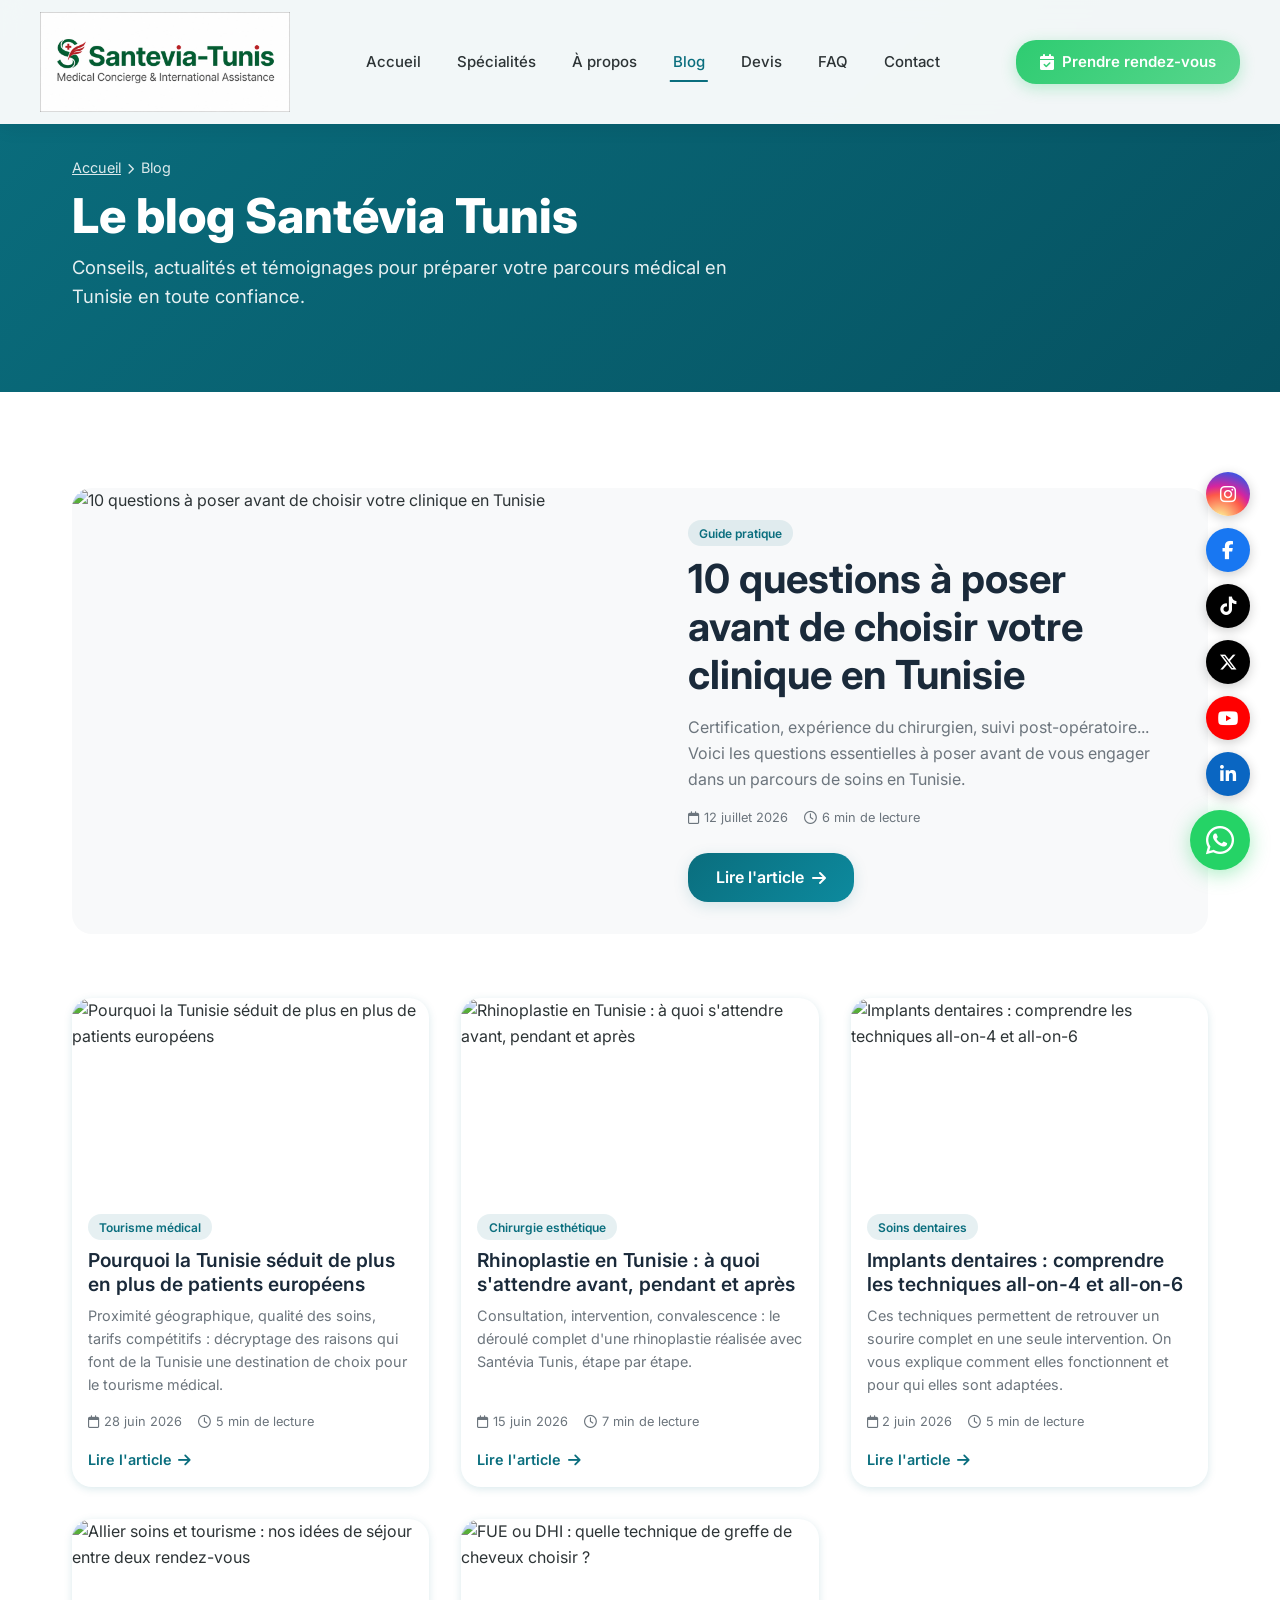
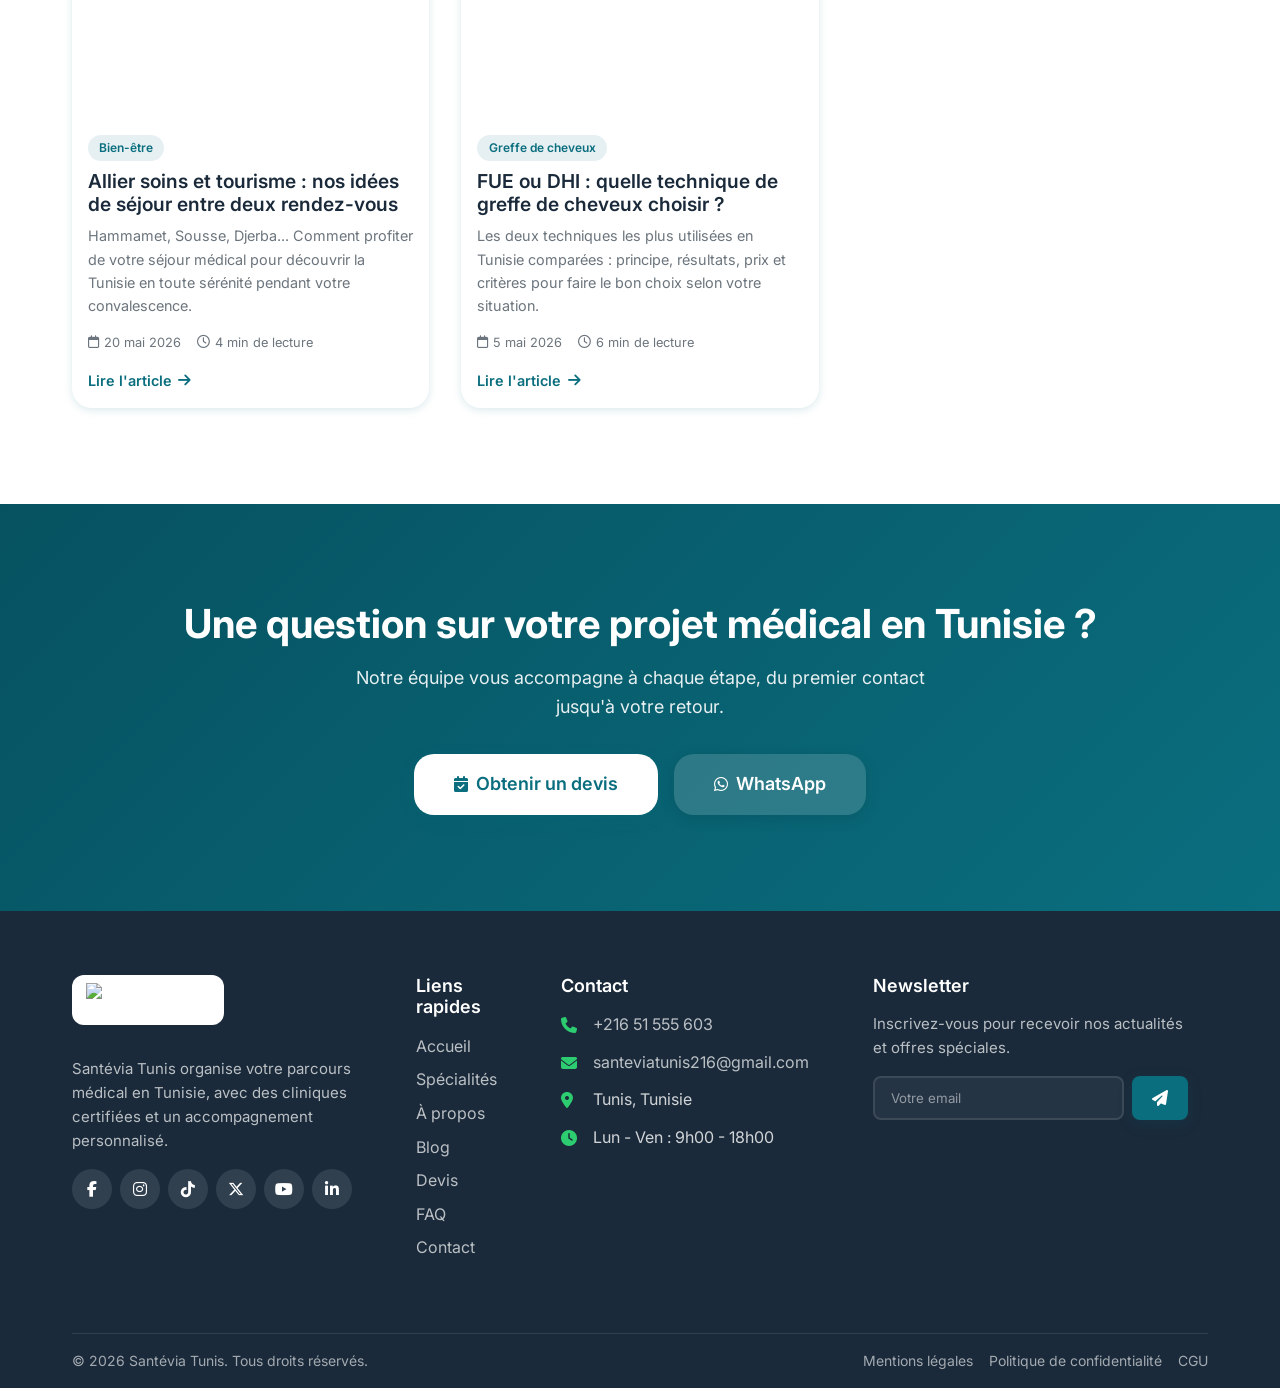
==== commit 4b9c4b4d: "Fix favicon and logo image paths in blog.html" ====
--- a/blog.html
+++ b/blog.html
@@ -6,7 +6,7 @@
     <title>Blog | Santévia Tunis</title>
     <meta name="description" content="Le blog de Santévia Tunis : conseils, actualités et témoignages sur le tourisme médical en Tunisie (chirurgie esthétique, dentaire, greffe de cheveux et plus)." />
     <link rel="canonical" href="https://www.santeviatunis.com/blog.html" />
-    <link rel="icon" type="image/jpeg" href="images/favicon.jpeg" />
+    <link rel="icon" type="image/jpeg" href="flavicon.jpeg" />
     <link href="https://fonts.googleapis.com/css2?family=Inter:wght@300;400;500;600;700;800&display=swap" rel="stylesheet" />
     <link rel="stylesheet" href="https://cdnjs.cloudflare.com/ajax/libs/font-awesome/6.4.0/css/all.min.css" />
     <link rel="stylesheet" href="style.css" />
@@ -15,7 +15,7 @@
     <header class="header">
         <nav class="navbar container">
             <a href="index.html" class="logo-santevia">
-                <img src="images/logo.jpeg" alt="Santévia Tunis" class="logo-img" />
+                <img src="logo.jpeg" alt="Santévia Tunis" class="logo-img" />
             </a>
             <ul class="nav-menu">
                 <li><a href="index.html#accueil">Accueil</a></li>
@@ -126,7 +126,7 @@
         <div class="container">
             <div class="footer-grid">
                 <div class="footer-about">
-                    <a href="#" class="logo-santevia"><img src="images/logo.jpeg" alt="Santévia Tunis" class="logo-img" /></a>
+                    <a href="#" class="logo-santevia"><img src="logo footer.jpeg" alt="Santévia Tunis" class="logo-img" /></a>
                     <p>Santévia Tunis organise votre parcours médical en Tunisie, avec des cliniques certifiées et un accompagnement personnalisé.</p>
                     <div class="social-links"><a href="https://www.facebook.com/share/17NzdnbU2V/" target="_blank" rel="noopener" aria-label="Facebook"><i class="fab fa-facebook-f"></i></a><a href="https://www.instagram.com/santeviamedical_tunis" target="_blank" rel="noopener" aria-label="Instagram"><i class="fab fa-instagram"></i></a><a href="https://www.tiktok.com/@santevia.tunis?_r=1&_t=ZN-98n8kebBJ1K" target="_blank" rel="noopener" aria-label="TikTok"><i class="fab fa-tiktok"></i></a><a href="https://x.com/Santeviamedical" target="_blank" rel="noopener" aria-label="X (Twitter)"><i class="fab fa-x-twitter"></i></a><a href="https://youtube.com/@santeviamedicaltunis?si=ebZFxo_RlJiCbR4F" target="_blank" rel="noopener" aria-label="YouTube"><i class="fab fa-youtube"></i></a><a href="https://www.linkedin.com/in/sant%C3%A9via-tunis-4489a6427" target="_blank" rel="noopener" aria-label="LinkedIn"><i class="fab fa-linkedin-in"></i></a></div>
                 </div>
@@ -163,4 +163,4 @@
 
     <script src="script.js"></script>
 </body>
-</html>+</html>
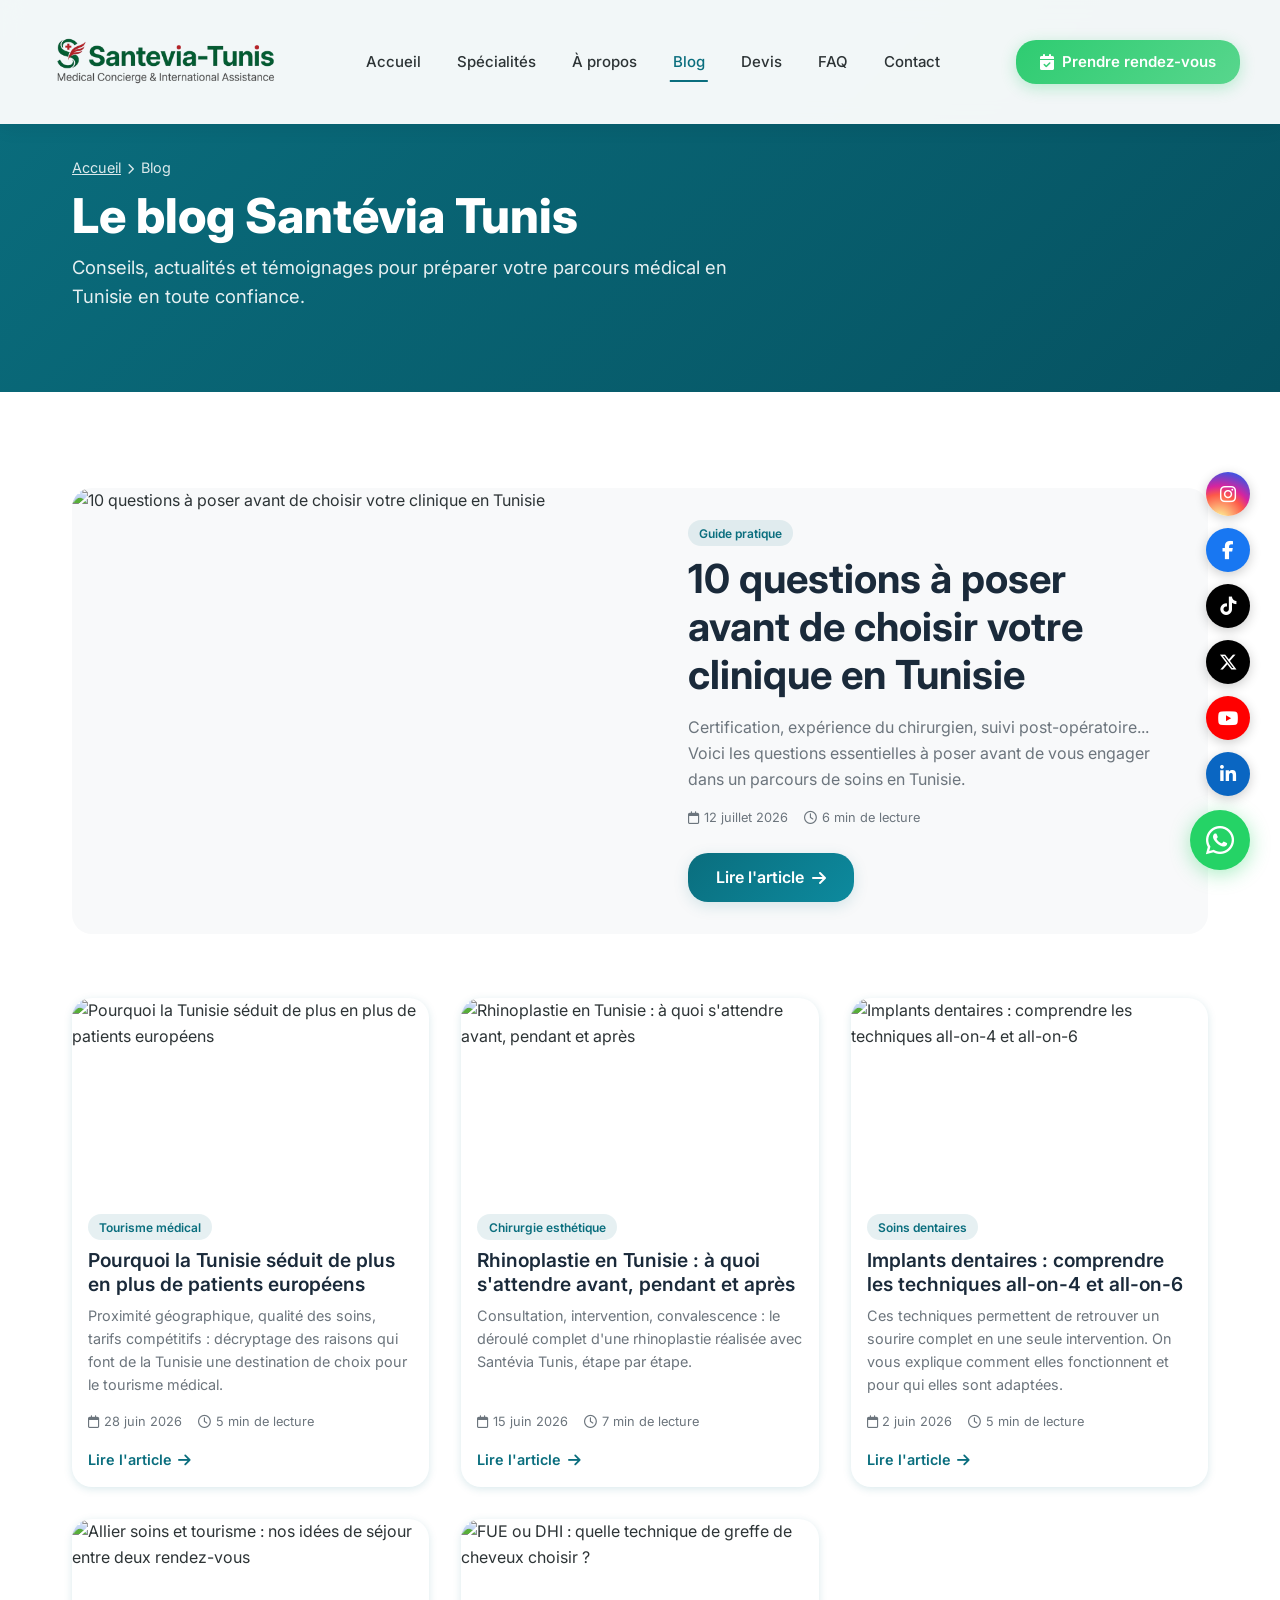
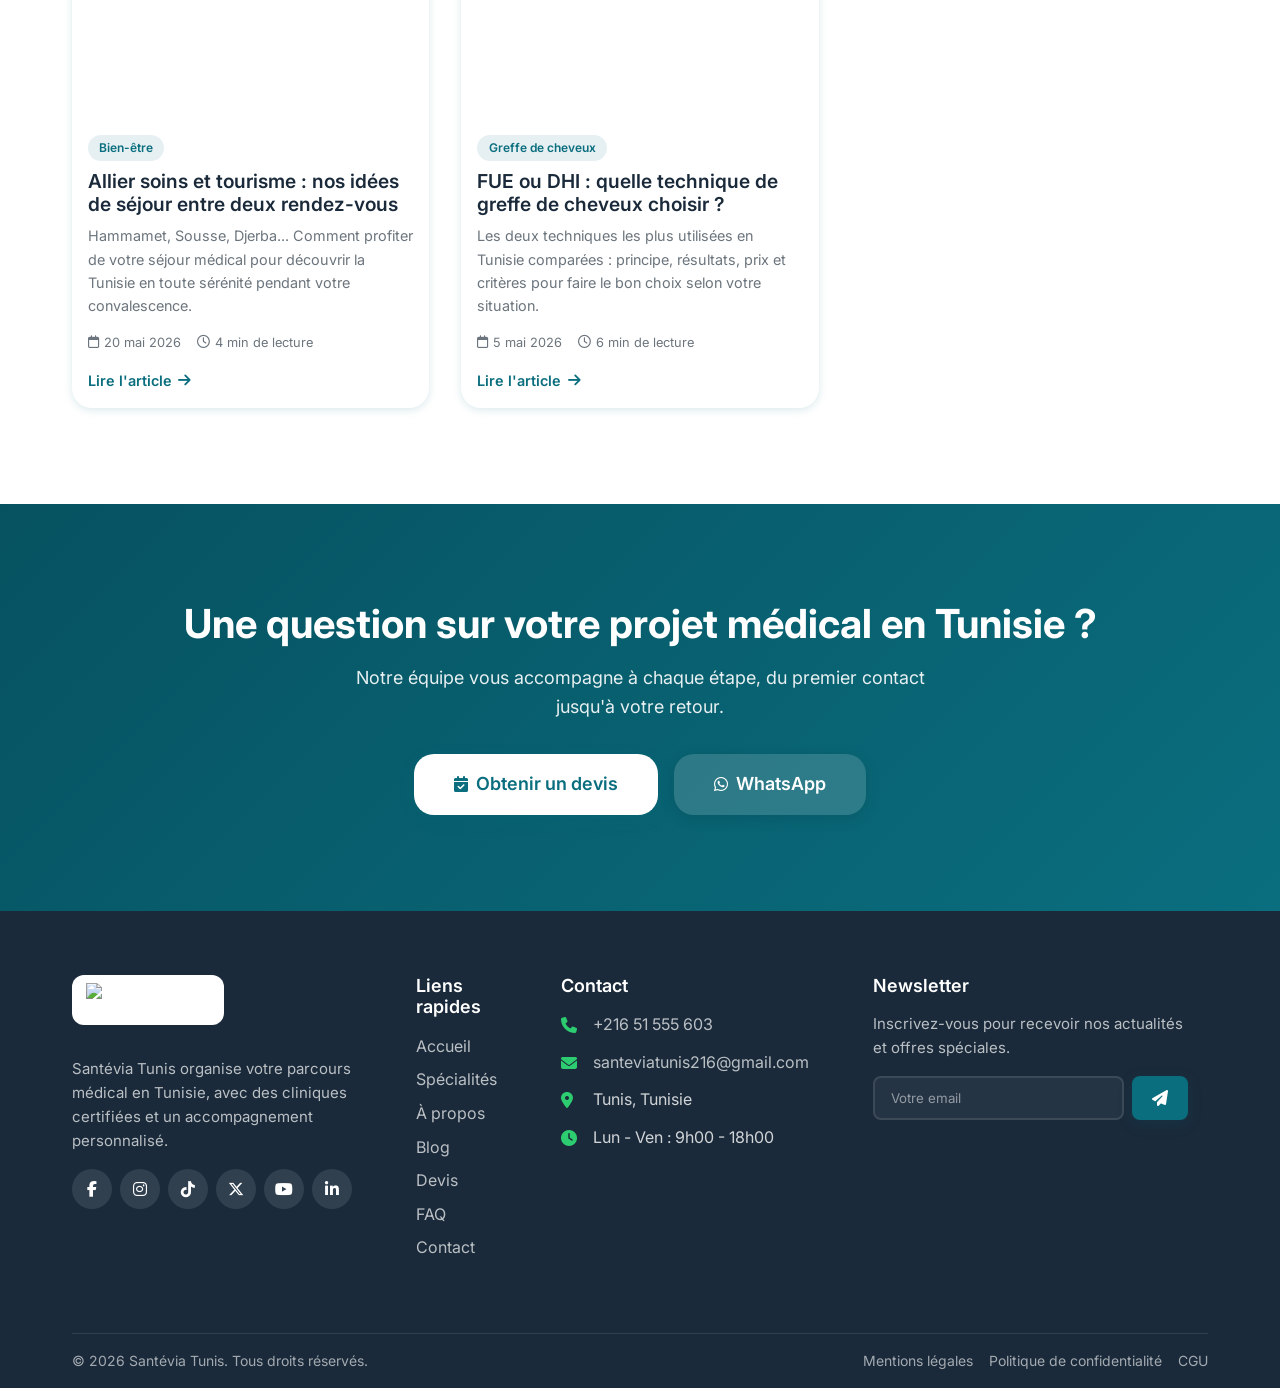
==== commit 2cc260f1: "Update logo image source in blog.html" ====
--- a/blog.html
+++ b/blog.html
@@ -15,7 +15,7 @@
     <header class="header">
         <nav class="navbar container">
             <a href="index.html" class="logo-santevia">
-                <img src="logo.jpeg" alt="Santévia Tunis" class="logo-img" />
+                <img src="logo.png" alt="Santévia Tunis" class="logo-img" />
             </a>
             <ul class="nav-menu">
                 <li><a href="index.html#accueil">Accueil</a></li>
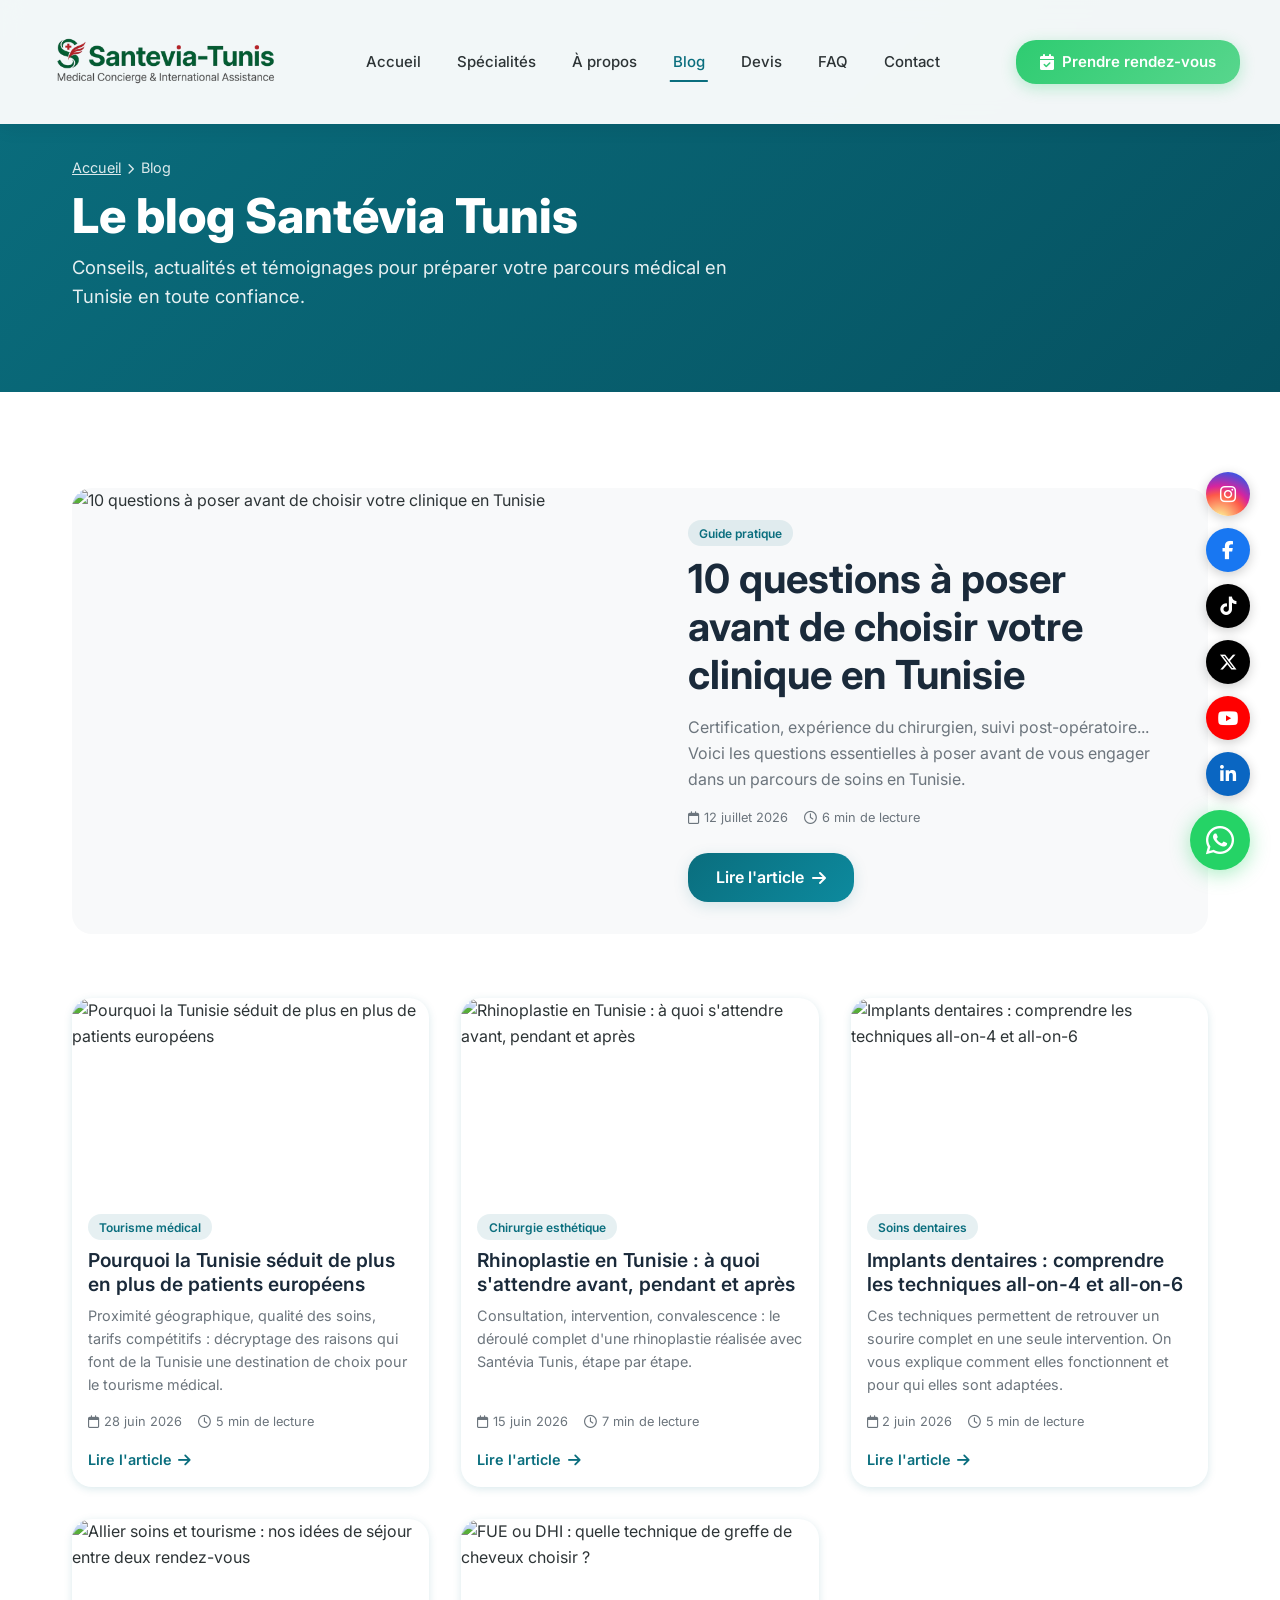
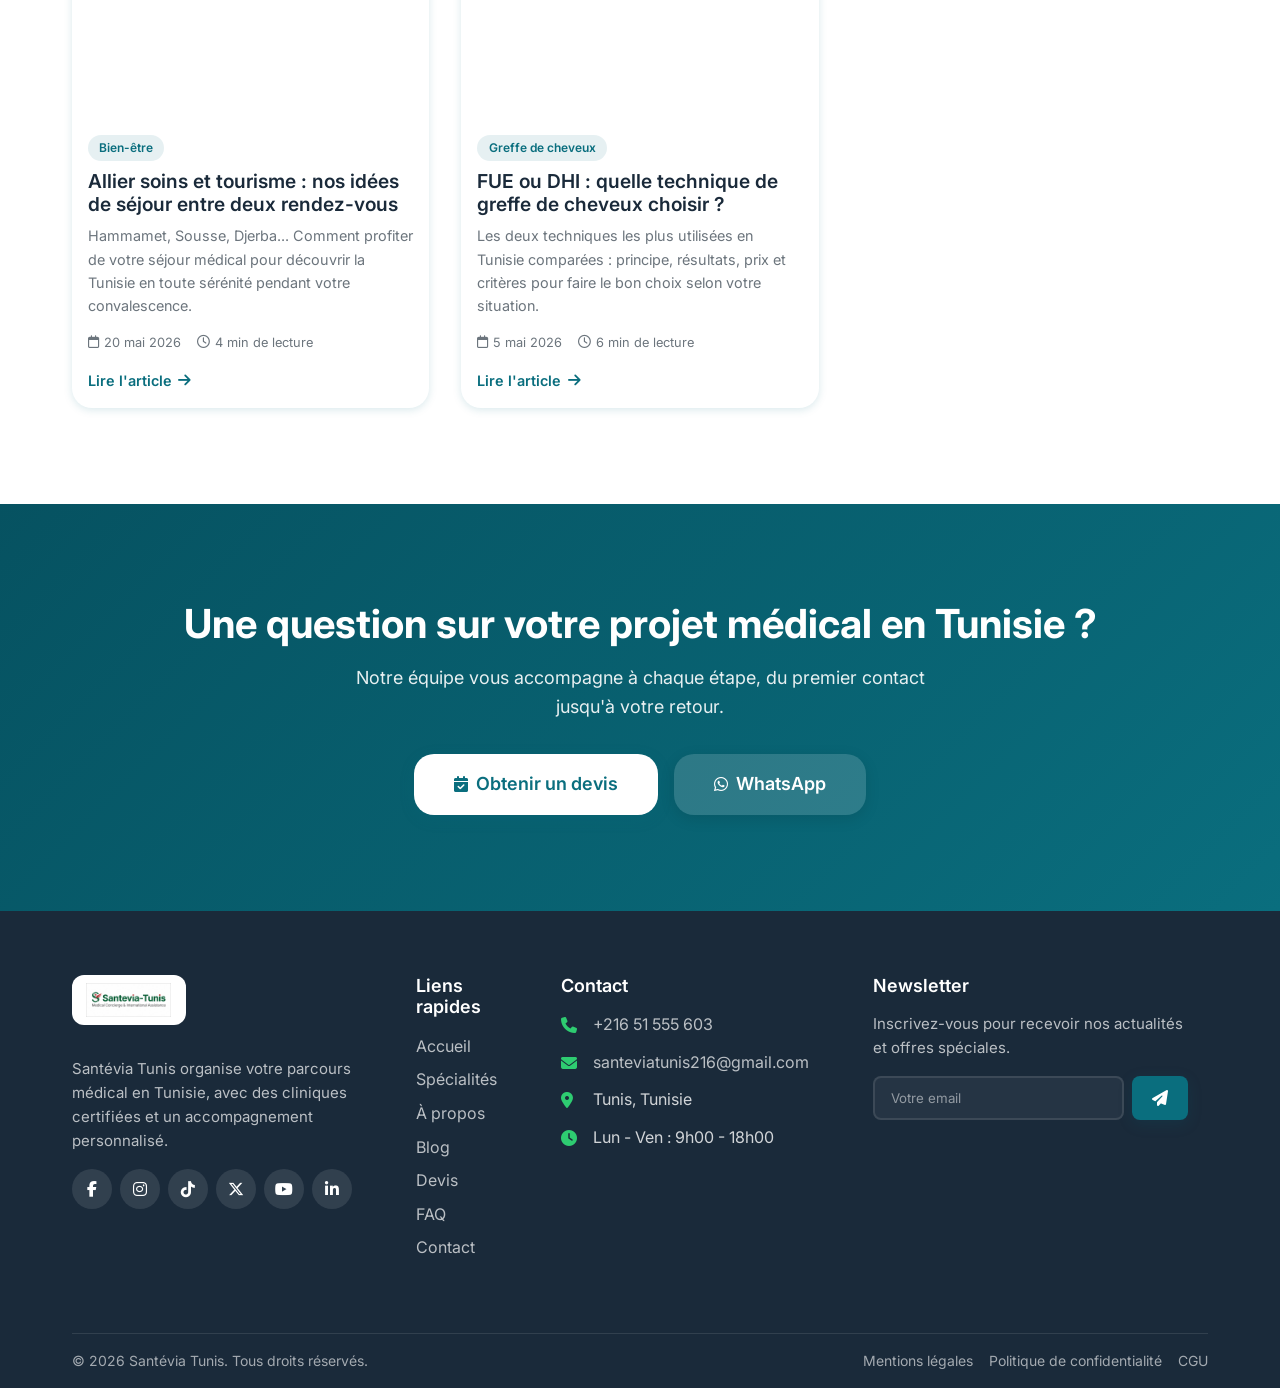
==== commit 742ad22b: "Update blog.html" ====
--- a/blog.html
+++ b/blog.html
@@ -126,7 +126,7 @@
         <div class="container">
             <div class="footer-grid">
                 <div class="footer-about">
-                    <a href="#" class="logo-santevia"><img src="logo footer.jpeg" alt="Santévia Tunis" class="logo-img" /></a>
+                    <a href="#" class="logo-santevia"><img src="Footer logo.jpeg" alt="Santévia Tunis" class="logo-img" /></a>
                     <p>Santévia Tunis organise votre parcours médical en Tunisie, avec des cliniques certifiées et un accompagnement personnalisé.</p>
                     <div class="social-links"><a href="https://www.facebook.com/share/17NzdnbU2V/" target="_blank" rel="noopener" aria-label="Facebook"><i class="fab fa-facebook-f"></i></a><a href="https://www.instagram.com/santeviamedical_tunis" target="_blank" rel="noopener" aria-label="Instagram"><i class="fab fa-instagram"></i></a><a href="https://www.tiktok.com/@santevia.tunis?_r=1&_t=ZN-98n8kebBJ1K" target="_blank" rel="noopener" aria-label="TikTok"><i class="fab fa-tiktok"></i></a><a href="https://x.com/Santeviamedical" target="_blank" rel="noopener" aria-label="X (Twitter)"><i class="fab fa-x-twitter"></i></a><a href="https://youtube.com/@santeviamedicaltunis?si=ebZFxo_RlJiCbR4F" target="_blank" rel="noopener" aria-label="YouTube"><i class="fab fa-youtube"></i></a><a href="https://www.linkedin.com/in/sant%C3%A9via-tunis-4489a6427" target="_blank" rel="noopener" aria-label="LinkedIn"><i class="fab fa-linkedin-in"></i></a></div>
                 </div>
